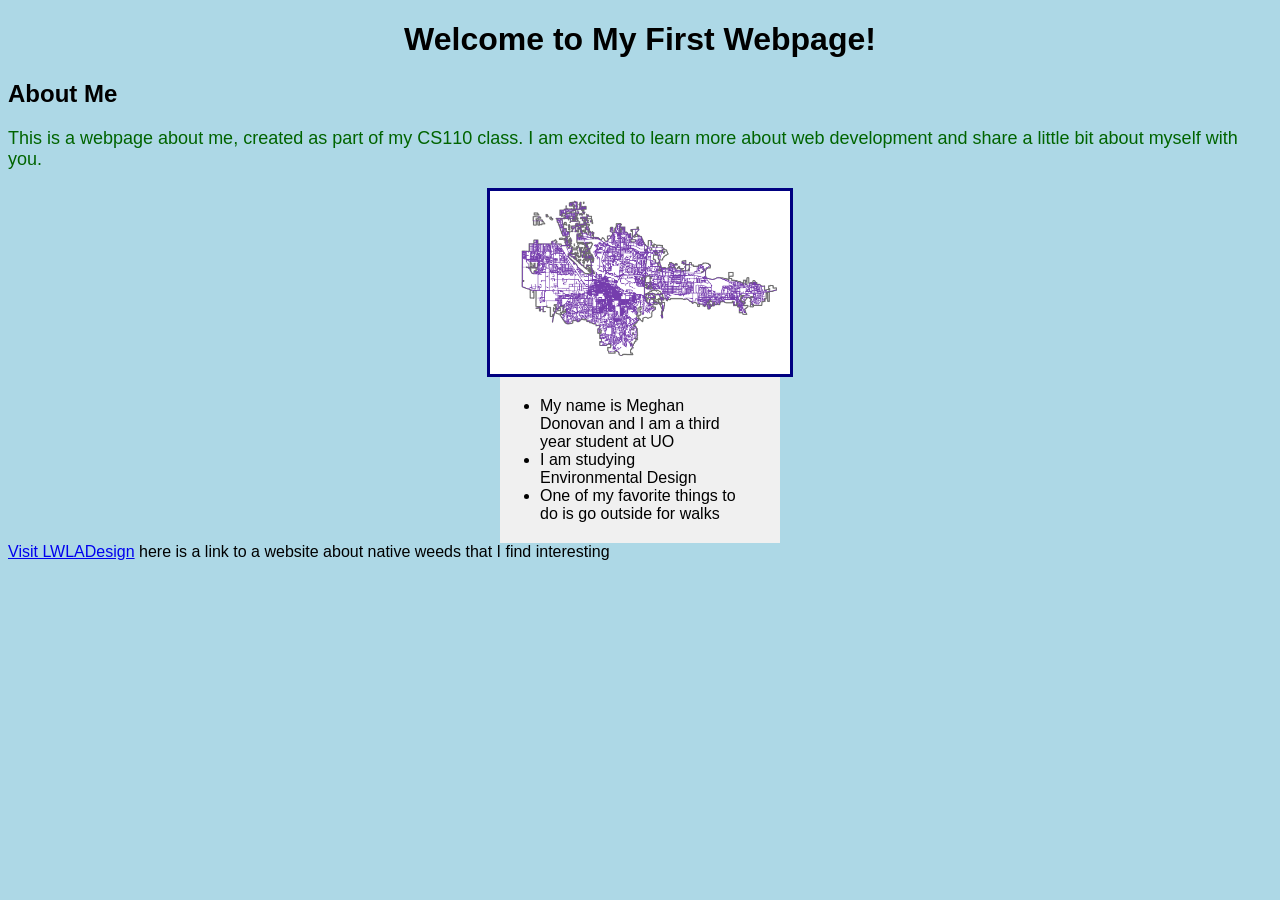
==== index.html @ b2790ff1 "Initial about me webpage" ====
<!DOCTYPE html>
<!-- The attribute lang="en" in an HTML document tells browsers and
 screen readers that the content is in English, which helps with
 pronunciation, translation, and language-specific formatting.-->
<html lang="en">
  <head>
    <meta charset="UTF-8" />
    <meta name="viewport" content="width=device-width, initial-scale=1.0" />
    <title>About Me</title>
    <link rel="stylesheet" href="style.css" />
  </head>
  <body>
    <h1>Welcome to My First Webpage!</h1>
     <h2>About Me</h2>
     <p>This is a webpage about me, created as part of my CS110 class. I am excited to learn more about web development and share a little bit about myself with you.</p>
    <img src="Screenshot 2025-10-15 021545.png" alt="a picture of a map that I like" />
    <ul>
      <li>My name is Meghan Donovan and I am a third year student at UO</li>
      <li>I am studying Environmental Design </li>
      <li>One of my favorite things to do is go outside for walks</li>
    </ul>
    <a href="https://www.lwladesign.com/perspectives/native-weeds-as-workhorses/">Visit LWLADesign</a>
    here is a link to a website about native weeds that I find interesting
  </body>
</html>
---- style.css ----
body {
    background-color: lightblue;
    font-family: Arial, sans-serif;
}

h1 {
    text-align: center;
}

p {
  color: darkgreen;
  font-size: 18px;
}

img {
 max-width: 300px;
 display: block;
 margin:auto;
 border: 3px solid navy;
}

ul {
  background-color: #f0f0f0;
  padding: 20px 40px;
  width: 200px;
  margin: auto;
}
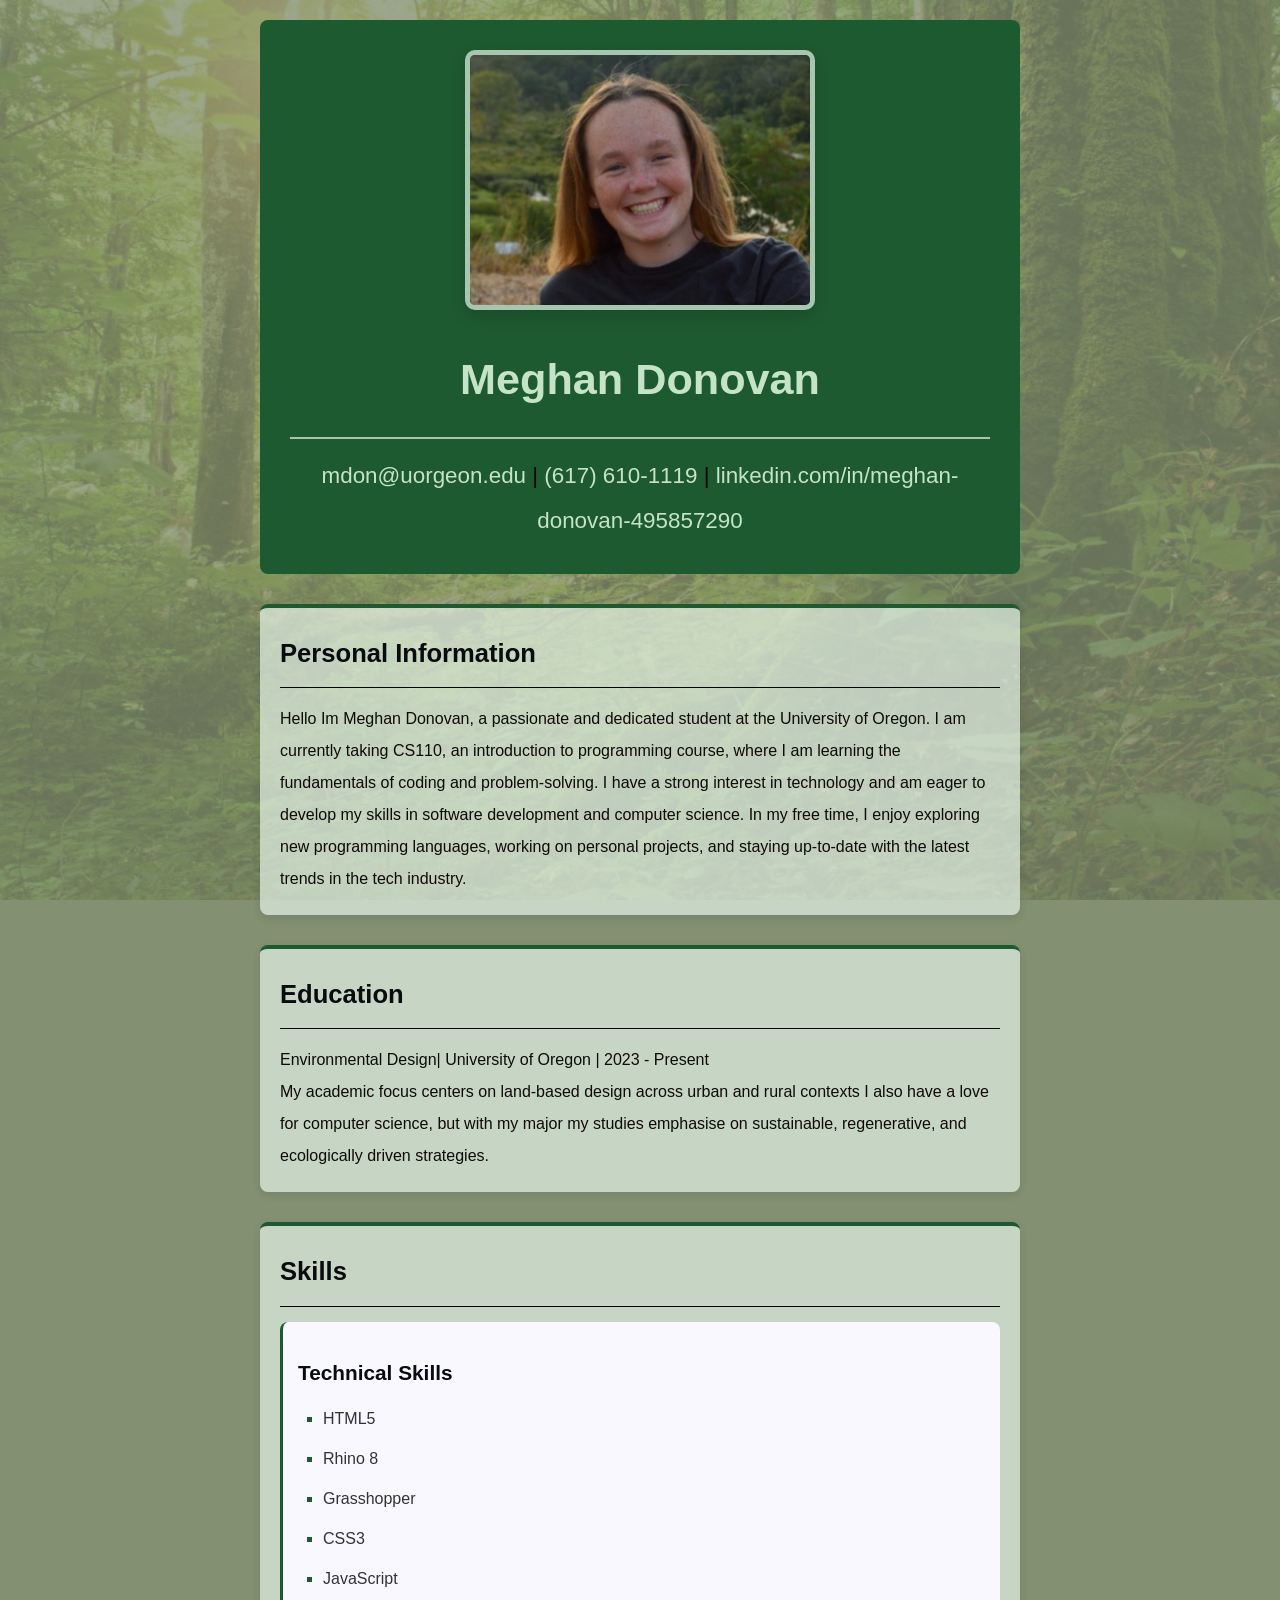
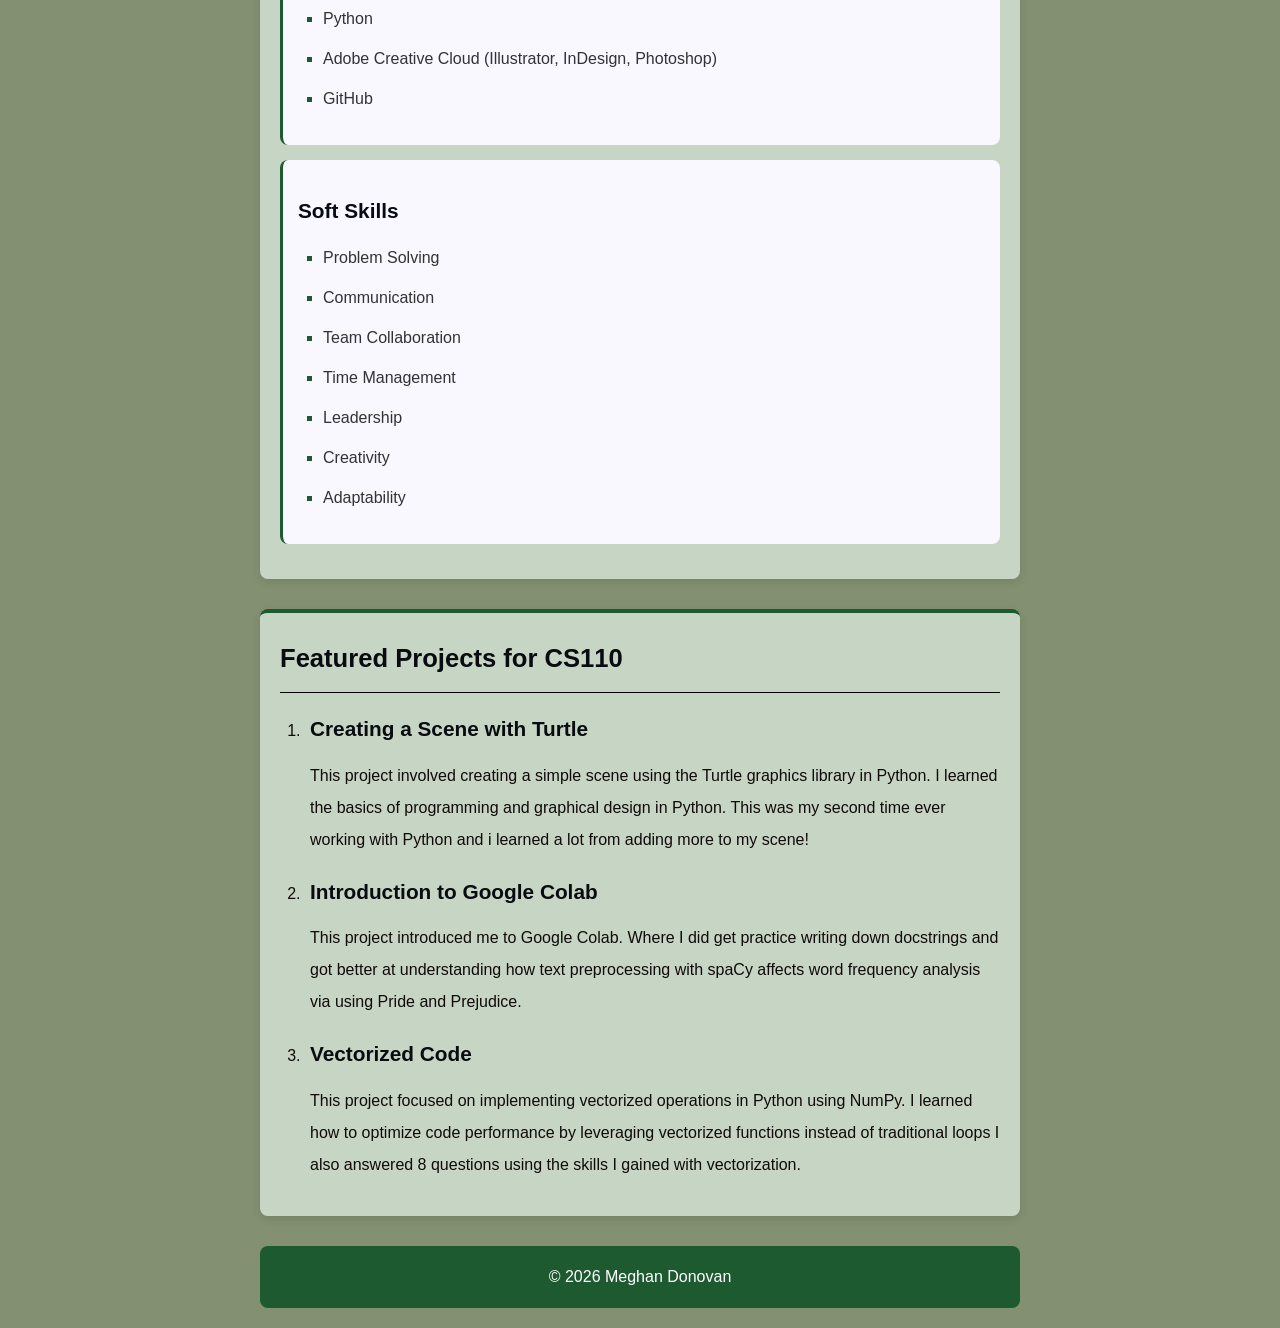
==== commit 8e56b683: "Add files via upload Project 9" ====
--- a/index.html
+++ b/index.html
@@ -1,25 +1,94 @@
-<!DOCTYPE html>
-<!-- The attribute lang="en" in an HTML document tells browsers and
- screen readers that the content is in English, which helps with
- pronunciation, translation, and language-specific formatting.-->
-<html lang="en">
-  <head>
-    <meta charset="UTF-8" />
-    <meta name="viewport" content="width=device-width, initial-scale=1.0" />
-    <title>About Me</title>
-    <link rel="stylesheet" href="style.css" />
-  </head>
-  <body>
-    <h1>Welcome to My First Webpage!</h1>
-     <h2>About Me</h2>
-     <p>This is a webpage about me, created as part of my CS110 class. I am excited to learn more about web development and share a little bit about myself with you.</p>
-    <img src="Screenshot 2025-10-15 021545.png" alt="a picture of a map that I like" />
-    <ul>
-      <li>My name is Meghan Donovan and I am a third year student at UO</li>
-      <li>I am studying Environmental Design </li>
-      <li>One of my favorite things to do is go outside for walks</li>
-    </ul>
-    <a href="https://www.lwladesign.com/perspectives/native-weeds-as-workhorses/">Visit LWLADesign</a>
-    here is a link to a website about native weeds that I find interesting
-  </body>
+<!DOCTYPE html>
+<html lang="en">
+<head>
+    <meta charset="UTF-8">
+    <meta name="viewport" content="width=device-width, initial-scale=1.0">
+    <title>Meghan Donovan - About Me</title>
+    <link rel="stylesheet" href="styles.css">
+</head>
+<body>
+
+    <header>
+        <img src="me.jpg" alt="Meghan Donovan" class="profile-image">
+        <h1>Meghan Donovan</h1>
+        <hr>
+        <p>
+            <a href="mailto:malmdon@uorgeon.edu" title="Email Meghan Donovan">mdon@uorgeon.edu</a> |
+            <a href="tel:6176101119" title="Call Meghan Donovan">(617) 610-1119</a> |
+            <a href="https://www.linkedin.com/in/meghan-donovan-495857290" title="Meghan Donovan's LinkedIn Profile">linkedin.com/in/meghan-donovan-495857290</a>
+        </p>
+    </header>
+
+    <main>
+
+        <section>
+            <h2>Personal Information</h2>
+            <p>
+                Hello Im Meghan Donovan, a passionate and dedicated student at the University of Oregon. I am currently taking CS110, an introduction to programming course, where I am learning the fundamentals of coding and problem-solving. I have a strong interest in technology and am eager to develop my skills in software development and computer science. In my free time, I enjoy exploring new programming languages, working on personal projects, and staying up-to-date with the latest trends in the tech industry.
+            </p>
+        </section>
+
+        <section>
+            <h2>Education</h2>
+            <p> Environmental Design| University of Oregon | 2023 - Present</p>
+            <p> My academic focus centers on land-based design across urban and rural contexts I also have a love for computer science, but with my major my studies emphasise  on sustainable, regenerative, and ecologically driven strategies.</p>
+        </section>
+
+        <section>
+            <h2>Skills</h2>
+
+            <section>
+                <h3>Technical Skills</h3>
+                <ul>
+                    <li><span>HTML5</span></li>
+                    <li><span>Rhino 8</span></li>
+                    <li><span>Grasshopper</span></li>
+                    <li><span>CSS3</span></li>
+                    <li><span>JavaScript</span></li>
+                    <li><span>Python</span></li>
+                    <li><span>Adobe Creative Cloud (Illustrator, InDesign, Photoshop)</span></li>
+                    <li><span>GitHub</span></li>
+                </ul>
+            </section>
+
+            <section>
+                <h3>Soft Skills</h3>
+                <ul>
+                    <li><span>Problem Solving</span></li>
+                    <li><span>Communication</span></li>
+                    <li><span>Team Collaboration</span></li>
+                    <li><span>Time Management</span></li>
+                    <li><span>Leadership</span></li>
+                    <li><span> Creativity</span></li>
+                    <li><span>Adaptability</span></li>
+                </ul>
+            </section>
+
+        </section>
+
+        <section>
+            <h2>Featured Projects for CS110</h2>
+            <ol>
+                <li>
+                    <h3><a href="project2.html" title="Project 2">Creating a Scene with Turtle</a></h3>
+                    <p>This project involved creating a simple scene using the Turtle graphics library in Python. I learned the basics of programming and graphical design in Python. This was my second time ever working with Python and i learned a lot from adding more to my scene!</p>
+                </li>
+                <li>
+                   <h3><a href="https://colab.research.google.com/drive/1Qa2sXBPphMwldRmX6oVkUtXbWi_J79SK#scrollTo=3DAkxdYVf9gB" title="Project Four">Introduction to Google Colab</a></h3>
+                    <p>This project introduced me to Google Colab. Where I did get practice writing down docstrings and got better at understanding how text preprocessing with spaCy affects word frequency analysis via using Pride and Prejudice.</p>
+                </li>
+                <li>
+                    <h3><a href="https://colab.research.google.com/drive/1MBzxNyKmxS3AhQog4dMDw9254QcBeN-g" title="Project Seven">Vectorized Code</a></h3>
+                    <p>This project focused on implementing vectorized operations in Python using NumPy. I learned how to optimize code performance by leveraging vectorized functions instead of traditional loops I also answered 8 questions using the skills I gained with vectorization.</p>
+                </li>
+            </ol>
+        </section>
+
+    </main>
+
+    <footer>
+        <p>&copy; 2026 Meghan Donovan</p>
+    </footer>
+
+</body>
 </html>
--- a/styles.css
+++ b/styles.css
@@ -0,0 +1,166 @@
+/* Your Name */
+/* styles.css */
+
+/* Global Styles */
+* {
+    margin: 0;
+    padding: 0;
+    box-sizing: border-box;
+}
+
+body {
+    font-family: 'Franklin Gothic Medium', Tahoma, Geneva, Verdana, sans-serif;
+    line-height: 2;
+    color: #100a0a;
+    max-width: 800px;
+    margin: 0 auto;
+    padding: 20px;
+    position: relative;
+    background-color: #273e0792;
+}
+
+/* Background Image with Transparency */
+body:before {
+    content: "";
+    position: fixed;
+    top: 0;
+    left: 0;
+    width: 100%;
+    height: 100%;
+    background-image: url('background.jpg');
+    background-size: cover;
+    background-position: center;
+    opacity: 0.2;
+    z-index: -1;
+}
+
+/* Header Styles */
+header {
+    text-align: center;
+    margin-bottom: 30px;
+    background-color: #1e5a30;
+    color: rgb(13, 6, 6);
+    padding: 30px;
+    border-radius: 8px;
+}
+
+.profile-image {
+    width: 350px;
+    height: 260px;
+    object-fit: cover;
+    border: 5px solid #e7f5eab0;
+    text-align: center;
+    margin-bottom: 15px;
+    border-radius: 10px;
+    box-shadow: 0 5px 15px rgba(5, 19, 19, 0.2); /*rgba has alpha for opacity*/
+}
+
+h1 {
+    color: rgb(197, 227, 198);
+    margin-bottom: 15px;
+    font-size: 2.7rem;
+    text-align: center;
+}
+
+hr {
+    border: none;
+    height: 2px;
+    background-color: #e7f5eab0;
+    margin: 15px 0;
+}
+
+header p {
+    font-size: 1.4rem;
+    text-align: center;
+}
+
+/* Link Styles */
+header a {
+    color: rgb(197, 227, 198);
+    text-decoration: none;
+    transition: color 0.3s;
+}
+
+header a:hover {
+    color: rgba(8, 11, 16, 0.7);
+    text-decoration: underline;
+}
+
+main a {
+    color: rgb(8, 11, 16, 07);;
+    text-decoration: none;
+    transition: color 0.3s;
+    
+}
+
+main a:hover {
+    color:rgb(8, 11, 16);;
+    text-decoration: underline;
+}
+
+/* Section Styles */
+section {
+    margin-bottom: 30px;
+    padding: 20px;
+    background-color: #e7f5eab0;
+    border-radius: 8px;
+    box-shadow: 0 3px 10px rgba(0, 0, 0, 0.1);
+    border-top: 4px solid #1e5a30;
+    text-align: left;
+}
+
+h2 {
+    color: rgb(8, 11, 16);
+    margin-bottom: 15px;
+    border-bottom: 1.9px solid #020101;
+    padding-bottom: 8px;
+    font-size: 1.6rem;
+    text-align: left;
+}
+
+h3 {
+    color: rgb(8, 11, 16);
+    margin: 15px 0 10px 0;
+    font-size: 1.3rem;
+}
+
+/* List Styles */
+ul, ol {
+    padding-left: 25px;
+    margin-bottom: 15px;
+}
+
+ul li {
+    margin-bottom: 8px;
+    list-style-type: square;
+    color: #1e5a30;
+}
+
+ul li span {
+    color: #333;
+}
+
+ol li {
+    margin-bottom: 15px;
+    padding-left: 5px;
+}
+
+/* Skills Section */
+section section {
+    box-shadow: none;
+    margin-bottom: 15px;
+    padding: 15px;
+    background-color: #f9f7ff;
+    border-top: none;
+    border-left: 3px solid #1e5a30;
+}
+
+/* Footer Styles */
+footer {
+    text-align: center;
+    margin-top: 30px;
+    padding: 15px;
+    background-color: #1e5a30;
+    color: white;
+    border-radius: 8px;
+}
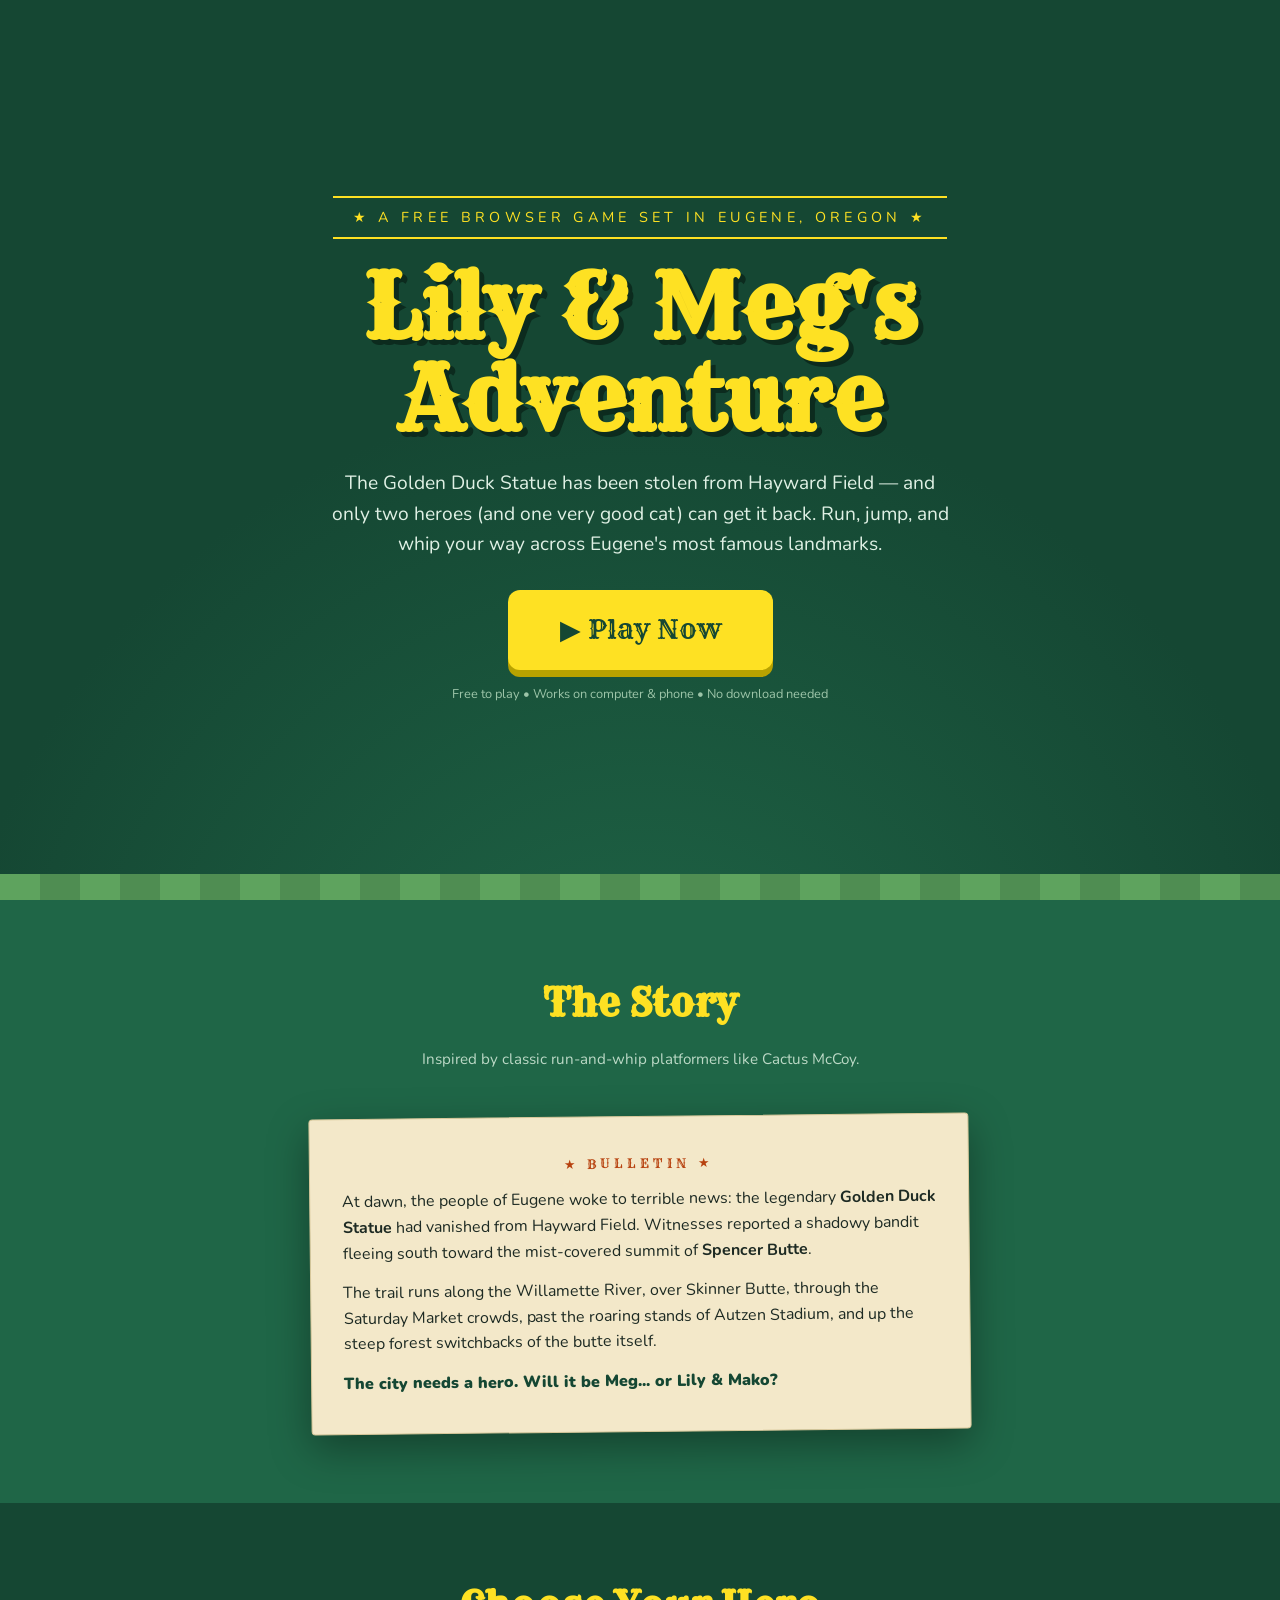
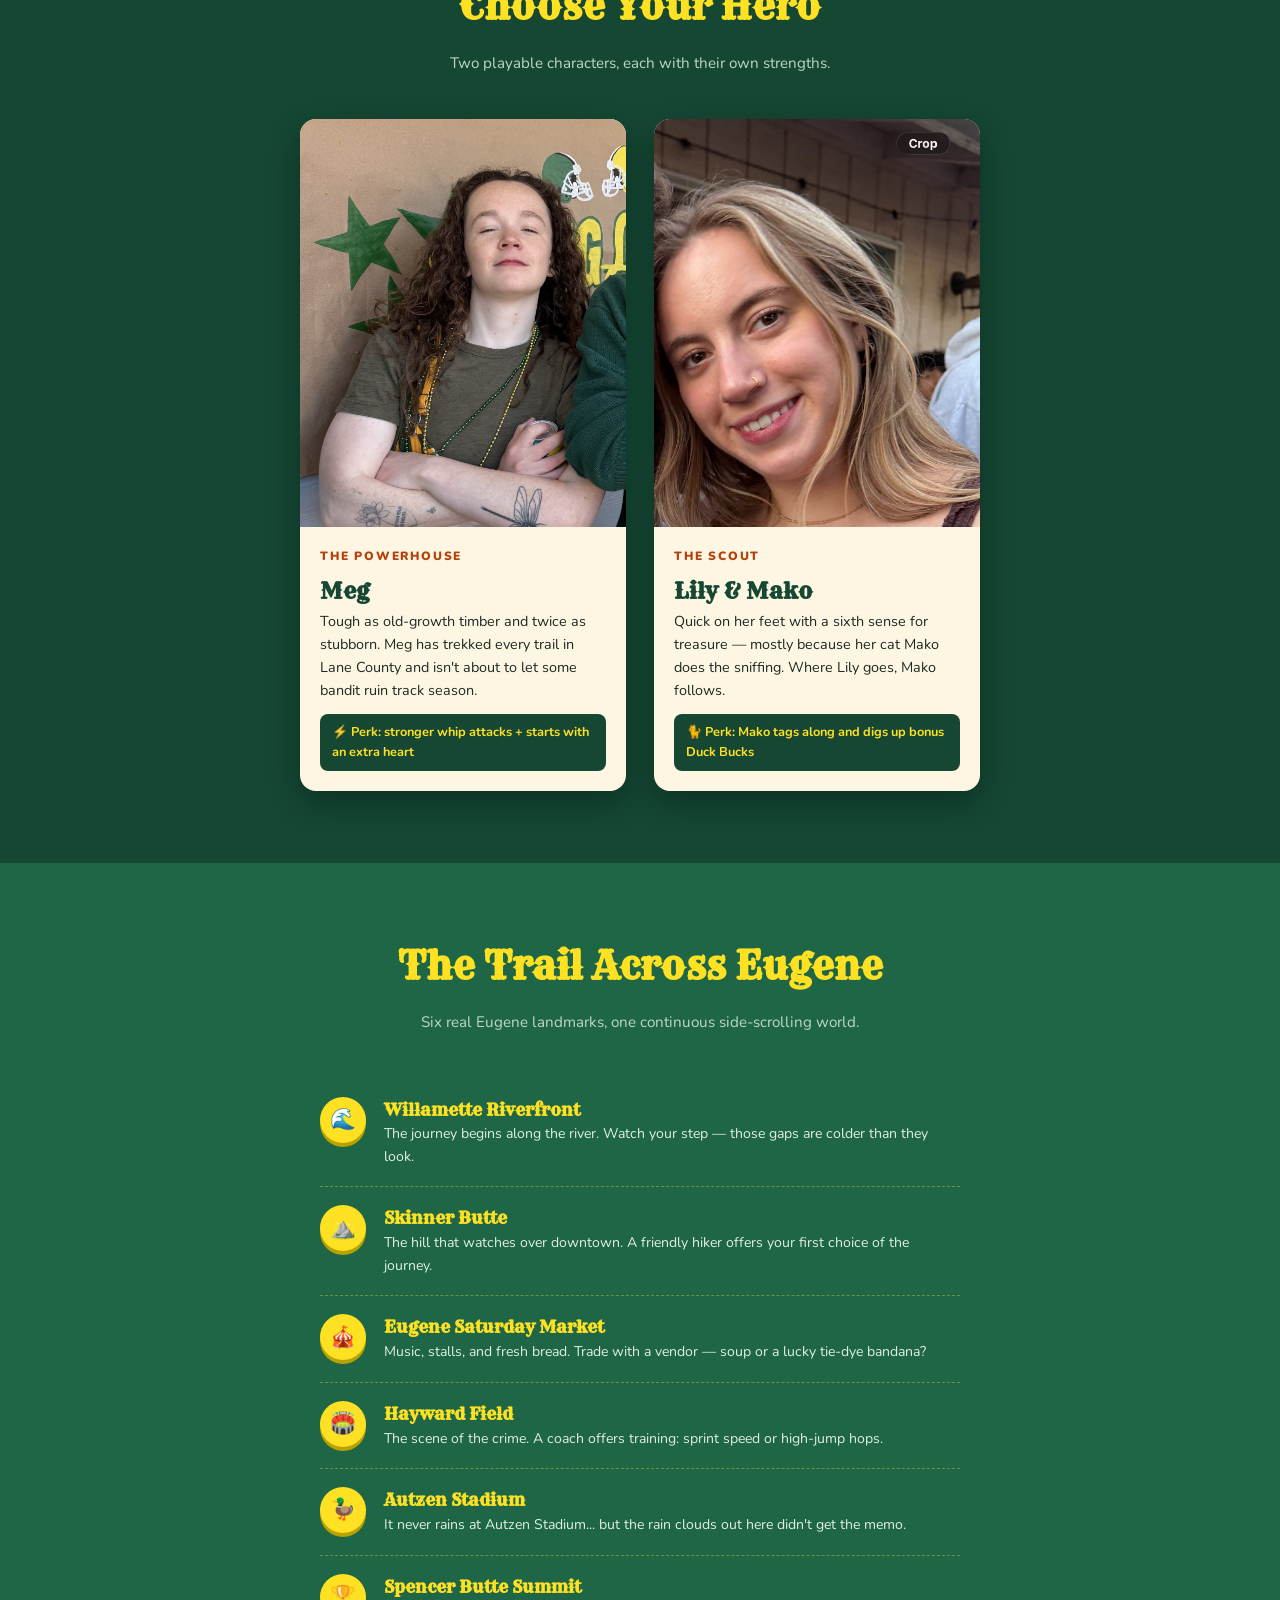
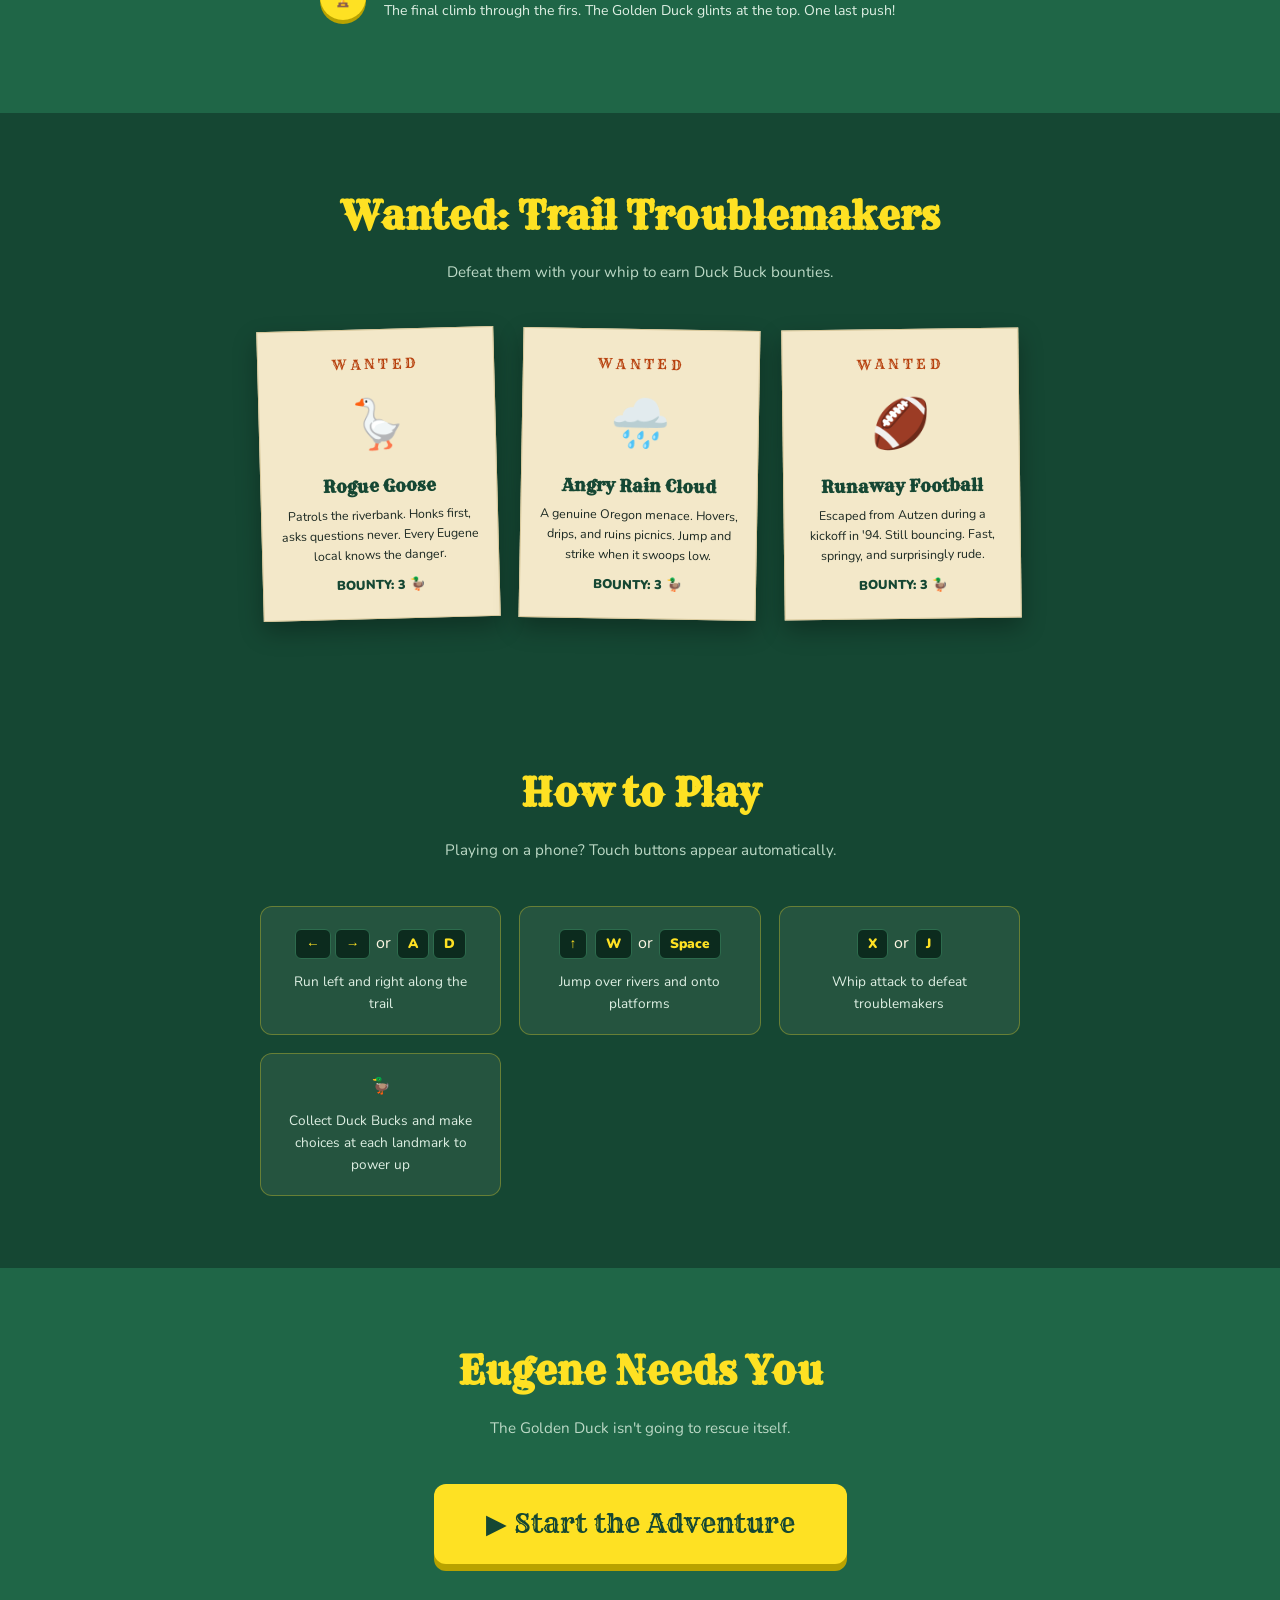
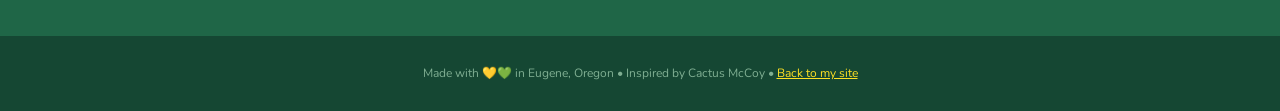
==== commit 5f243b73: "Add files via upload" ====
--- a/index.html
+++ b/index.html
@@ -1,94 +1,332 @@
-<!DOCTYPE html>
-<html lang="en">
-<head>
-    <meta charset="UTF-8">
-    <meta name="viewport" content="width=device-width, initial-scale=1.0">
-    <title>Meghan Donovan - About Me</title>
-    <link rel="stylesheet" href="styles.css">
-</head>
-<body>
-
-    <header>
-        <img src="me.jpg" alt="Meghan Donovan" class="profile-image">
-        <h1>Meghan Donovan</h1>
-        <hr>
-        <p>
-            <a href="mailto:malmdon@uorgeon.edu" title="Email Meghan Donovan">mdon@uorgeon.edu</a> |
-            <a href="tel:6176101119" title="Call Meghan Donovan">(617) 610-1119</a> |
-            <a href="https://www.linkedin.com/in/meghan-donovan-495857290" title="Meghan Donovan's LinkedIn Profile">linkedin.com/in/meghan-donovan-495857290</a>
-        </p>
-    </header>
-
-    <main>
-
-        <section>
-            <h2>Personal Information</h2>
-            <p>
-                Hello Im Meghan Donovan, a passionate and dedicated student at the University of Oregon. I am currently taking CS110, an introduction to programming course, where I am learning the fundamentals of coding and problem-solving. I have a strong interest in technology and am eager to develop my skills in software development and computer science. In my free time, I enjoy exploring new programming languages, working on personal projects, and staying up-to-date with the latest trends in the tech industry.
-            </p>
-        </section>
-
-        <section>
-            <h2>Education</h2>
-            <p> Environmental Design| University of Oregon | 2023 - Present</p>
-            <p> My academic focus centers on land-based design across urban and rural contexts I also have a love for computer science, but with my major my studies emphasise  on sustainable, regenerative, and ecologically driven strategies.</p>
-        </section>
-
-        <section>
-            <h2>Skills</h2>
-
-            <section>
-                <h3>Technical Skills</h3>
-                <ul>
-                    <li><span>HTML5</span></li>
-                    <li><span>Rhino 8</span></li>
-                    <li><span>Grasshopper</span></li>
-                    <li><span>CSS3</span></li>
-                    <li><span>JavaScript</span></li>
-                    <li><span>Python</span></li>
-                    <li><span>Adobe Creative Cloud (Illustrator, InDesign, Photoshop)</span></li>
-                    <li><span>GitHub</span></li>
-                </ul>
-            </section>
-
-            <section>
-                <h3>Soft Skills</h3>
-                <ul>
-                    <li><span>Problem Solving</span></li>
-                    <li><span>Communication</span></li>
-                    <li><span>Team Collaboration</span></li>
-                    <li><span>Time Management</span></li>
-                    <li><span>Leadership</span></li>
-                    <li><span> Creativity</span></li>
-                    <li><span>Adaptability</span></li>
-                </ul>
-            </section>
-
-        </section>
-
-        <section>
-            <h2>Featured Projects for CS110</h2>
-            <ol>
-                <li>
-                    <h3><a href="project2.html" title="Project 2">Creating a Scene with Turtle</a></h3>
-                    <p>This project involved creating a simple scene using the Turtle graphics library in Python. I learned the basics of programming and graphical design in Python. This was my second time ever working with Python and i learned a lot from adding more to my scene!</p>
-                </li>
-                <li>
-                   <h3><a href="https://colab.research.google.com/drive/1Qa2sXBPphMwldRmX6oVkUtXbWi_J79SK#scrollTo=3DAkxdYVf9gB" title="Project Four">Introduction to Google Colab</a></h3>
-                    <p>This project introduced me to Google Colab. Where I did get practice writing down docstrings and got better at understanding how text preprocessing with spaCy affects word frequency analysis via using Pride and Prejudice.</p>
-                </li>
-                <li>
-                    <h3><a href="https://colab.research.google.com/drive/1MBzxNyKmxS3AhQog4dMDw9254QcBeN-g" title="Project Seven">Vectorized Code</a></h3>
-                    <p>This project focused on implementing vectorized operations in Python using NumPy. I learned how to optimize code performance by leveraging vectorized functions instead of traditional loops I also answered 8 questions using the skills I gained with vectorization.</p>
-                </li>
-            </ol>
-        </section>
-
-    </main>
-
-    <footer>
-        <p>&copy; 2026 Meghan Donovan</p>
-    </footer>
-
-</body>
-</html>+<!DOCTYPE html>
+<html lang="en">
+<head>
+<meta charset="UTF-8">
+<meta name="viewport" content="width=device-width, initial-scale=1.0">
+<title>Lily &amp; Meg's Adventure — A Eugene, Oregon Web Game</title>
+<meta name="description" content="A free browser RPG platformer set in Eugene, Oregon. Run, jump, and whip your way past Skinner Butte, the Saturday Market, Hayward Field, and Autzen Stadium to recover the Golden Duck!">
+<link rel="preconnect" href="https://fonts.googleapis.com">
+<link href="https://fonts.googleapis.com/css2?family=Rye&family=Nunito:wght@400;700;900&display=swap" rel="stylesheet">
+<style>
+  :root{
+    --uo-green:#154733;
+    --green-light:#1f6647;
+    --uo-yellow:#FEE123;
+    --yellow-deep:#b8a200;
+    --cream:#fdf6e3;
+    --paper:#f3e8c9;
+    --ink:#1d2a23;
+    --rust:#b7410e;
+  }
+  *{box-sizing:border-box;margin:0;padding:0;}
+  html{scroll-behavior:smooth;}
+  body{
+    font-family:'Nunito',sans-serif;
+    background:var(--uo-green);
+    color:var(--cream);
+    line-height:1.6;
+  }
+  .rye{font-family:'Rye',serif;}
+
+  /* ============ HERO ============ */
+  header{
+    min-height:100svh;
+    display:flex;flex-direction:column;align-items:center;justify-content:center;
+    text-align:center;padding:40px 20px;
+    background:
+      radial-gradient(circle at 50% 120%, var(--green-light) 0%, var(--uo-green) 55%);
+    position:relative;
+    overflow:hidden;
+  }
+  /* pixel ground strip along hero bottom */
+  header::after{
+    content:'';
+    position:absolute;left:0;right:0;bottom:0;height:26px;
+    background:
+      repeating-linear-gradient(90deg, #5ea35e 0 40px, #4f8d52 40px 80px);
+    image-rendering:pixelated;
+  }
+  .banner{
+    letter-spacing:.3em;
+    color:var(--uo-yellow);
+    border-top:2px solid var(--uo-yellow);
+    border-bottom:2px solid var(--uo-yellow);
+    padding:8px 20px;
+    font-size:clamp(.65rem,2vw,.9rem);
+    margin-bottom:22px;
+  }
+  h1{
+    font-family:'Rye',serif;
+    font-size:clamp(2.4rem,9vw,5.5rem);
+    color:var(--uo-yellow);
+    text-shadow:5px 5px 0 #0c2b1e;
+    line-height:1.05;
+  }
+  .tagline{
+    max-width:620px;
+    margin:22px auto 30px;
+    font-size:clamp(1rem,2.6vw,1.2rem);
+    color:#dff0e4;
+  }
+  .play-btn{
+    display:inline-block;
+    font-family:'Rye',serif;
+    font-size:clamp(1.2rem,3.5vw,1.7rem);
+    background:var(--uo-yellow);
+    color:var(--uo-green);
+    text-decoration:none;
+    border-radius:12px;
+    padding:18px 52px;
+    box-shadow:0 7px 0 var(--yellow-deep);
+    transition:transform .1s;
+  }
+  .play-btn:active{transform:translateY(5px);box-shadow:0 2px 0 var(--yellow-deep);}
+  .free{margin-top:14px;font-size:.8rem;color:#9cc4a8;}
+
+  /* ============ SECTIONS ============ */
+  section{padding:72px 20px;}
+  .inner{max-width:980px;margin:0 auto;}
+  h2{
+    font-family:'Rye',serif;
+    color:var(--uo-yellow);
+    font-size:clamp(1.5rem,5vw,2.4rem);
+    text-align:center;
+    margin-bottom:14px;
+  }
+  .section-sub{text-align:center;max-width:560px;margin:0 auto 44px;color:#bcd9c6;font-size:.95rem;}
+
+  /* story */
+  #story{background:var(--green-light);}
+  .story-card{
+    background:var(--paper);
+    color:var(--ink);
+    border-radius:4px;
+    max-width:660px;margin:0 auto;
+    padding:36px 32px;
+    box-shadow:0 14px 40px rgba(0,0,0,.35);
+    border:1px solid #d8c89b;
+    position:relative;
+    transform:rotate(-.6deg);
+  }
+  .story-card::before{
+    content:'★ BULLETIN ★';
+    display:block;text-align:center;
+    font-family:'Rye',serif;letter-spacing:.3em;
+    color:var(--rust);font-size:.8rem;margin-bottom:14px;
+  }
+  .story-card p{margin-bottom:14px;font-size:1rem;}
+  .story-card p:last-child{margin-bottom:0;font-weight:900;color:var(--uo-green);}
+
+  /* characters */
+  .char-grid{display:grid;grid-template-columns:repeat(auto-fit,minmax(260px,1fr));gap:28px;max-width:680px;margin:0 auto;}
+  .char{
+    background:var(--cream);color:var(--ink);
+    border-radius:16px;overflow:hidden;
+    box-shadow:0 12px 30px rgba(0,0,0,.3);
+  }
+  .char img{width:100%;aspect-ratio:4/5;object-fit:cover;object-position:top;display:block;}
+  .char .body{padding:20px;}
+  .char h3{font-family:'Rye',serif;color:var(--uo-green);font-size:1.4rem;}
+  .char .role{color:var(--rust);font-weight:900;font-size:.75rem;letter-spacing:.15em;text-transform:uppercase;margin-bottom:8px;}
+  .char p{font-size:.9rem;}
+  .char .perk{
+    margin-top:12px;background:var(--uo-green);color:var(--uo-yellow);
+    border-radius:8px;padding:8px 12px;font-size:.8rem;font-weight:700;
+  }
+
+  /* trail */
+  #trail{background:var(--green-light);}
+  .trail-list{max-width:640px;margin:0 auto;list-style:none;}
+  .trail-list li{
+    display:flex;gap:18px;align-items:flex-start;
+    padding:18px 0;
+    border-bottom:1px dashed rgba(254,225,35,.35);
+  }
+  .trail-list li:last-child{border-bottom:none;}
+  .marker{
+    flex:none;width:46px;height:46px;border-radius:50%;
+    background:var(--uo-yellow);color:var(--uo-green);
+    display:flex;align-items:center;justify-content:center;
+    font-size:1.3rem;
+    box-shadow:0 4px 0 var(--yellow-deep);
+  }
+  .trail-list h3{font-family:'Rye',serif;color:var(--uo-yellow);font-size:1.05rem;}
+  .trail-list p{font-size:.88rem;color:#dff0e4;}
+
+  /* wanted posters */
+  .wanted-grid{display:grid;grid-template-columns:repeat(auto-fit,minmax(200px,1fr));gap:24px;max-width:760px;margin:0 auto;}
+  .poster{
+    background:var(--paper);color:var(--ink);
+    padding:18px 16px 22px;
+    text-align:center;
+    border:1px solid #d8c89b;
+    box-shadow:0 10px 24px rgba(0,0,0,.3);
+  }
+  .poster:nth-child(1){transform:rotate(-1.5deg);}
+  .poster:nth-child(2){transform:rotate(1deg);}
+  .poster:nth-child(3){transform:rotate(-.7deg);}
+  .poster .w{font-family:'Rye',serif;letter-spacing:.25em;color:var(--rust);font-size:.85rem;}
+  .poster .pic{font-size:3rem;margin:10px 0;}
+  .poster h3{font-family:'Rye',serif;color:var(--uo-green);font-size:1.05rem;}
+  .poster p{font-size:.78rem;margin-top:6px;}
+  .poster .bounty{margin-top:10px;font-weight:900;color:var(--uo-green);font-size:.8rem;}
+
+  /* how to play */
+  .controls{display:grid;grid-template-columns:repeat(auto-fit,minmax(190px,1fr));gap:18px;max-width:760px;margin:0 auto;}
+  .ctrl{
+    background:rgba(253,246,227,.07);
+    border:1px solid rgba(254,225,35,.3);
+    border-radius:12px;padding:20px;text-align:center;
+  }
+  .ctrl .keys{margin-bottom:10px;}
+  kbd{
+    display:inline-block;
+    background:#0c2b1e;border-radius:6px;padding:3px 10px;
+    font-family:'Nunito';font-weight:900;color:var(--uo-yellow);
+    border:1px solid #2d6b4d;margin:2px;
+    font-size:.85rem;
+  }
+  .ctrl p{font-size:.85rem;color:#dff0e4;}
+
+  /* final CTA + footer */
+  #go{text-align:center;background:var(--green-light);}
+  footer{
+    text-align:center;padding:28px 16px;font-size:.75rem;color:#7fae92;
+  }
+  footer a{color:var(--uo-yellow);}
+</style>
+</head>
+<body>
+
+<header>
+  <div class="banner">★ A FREE BROWSER GAME SET IN EUGENE, OREGON ★</div>
+  <h1>Lily &amp; Meg's<br>Adventure</h1>
+  <p class="tagline">The Golden Duck Statue has been stolen from Hayward Field — and only two heroes (and one very good cat) can get it back. Run, jump, and whip your way across Eugene's most famous landmarks.</p>
+  <a class="play-btn" href="play.html">▶ Play Now</a>
+  <p class="free">Free to play • Works on computer &amp; phone • No download needed</p>
+</header>
+
+<section id="story">
+  <div class="inner">
+    <h2>The Story</h2>
+    <p class="section-sub">Inspired by classic run-and-whip platformers like Cactus McCoy.</p>
+    <div class="story-card">
+      <p>At dawn, the people of Eugene woke to terrible news: the legendary <b>Golden Duck Statue</b> had vanished from Hayward Field. Witnesses reported a shadowy bandit fleeing south toward the mist-covered summit of <b>Spencer Butte</b>.</p>
+      <p>The trail runs along the Willamette River, over Skinner Butte, through the Saturday Market crowds, past the roaring stands of Autzen Stadium, and up the steep forest switchbacks of the butte itself.</p>
+      <p>The city needs a hero. Will it be Meg... or Lily &amp; Mako?</p>
+    </div>
+  </div>
+</section>
+
+<section id="heroes">
+  <div class="inner">
+    <h2>Choose Your Hero</h2>
+    <p class="section-sub">Two playable characters, each with their own strengths.</p>
+    <div class="char-grid">
+      <div class="char">
+        <img src="Meg.jpg" alt="Meg, one of the two playable heroes">
+        <div class="body">
+          <p class="role">The Powerhouse</p>
+          <h3>Meg</h3>
+          <p>Tough as old-growth timber and twice as stubborn. Meg has trekked every trail in Lane County and isn't about to let some bandit ruin track season.</p>
+          <div class="perk">⚡ Perk: stronger whip attacks + starts with an extra heart</div>
+        </div>
+      </div>
+      <div class="char">
+        <img src="lily.png" alt="Lily, one of the two playable heroes">
+        <div class="body">
+          <p class="role">The Scout</p>
+          <h3>Lily &amp; Mako</h3>
+          <p>Quick on her feet with a sixth sense for treasure — mostly because her cat Mako does the sniffing. Where Lily goes, Mako follows.</p>
+          <div class="perk">🐈 Perk: Mako tags along and digs up bonus Duck Bucks</div>
+        </div>
+      </div>
+    </div>
+  </div>
+</section>
+
+<section id="trail">
+  <div class="inner">
+    <h2>The Trail Across Eugene</h2>
+    <p class="section-sub">Six real Eugene landmarks, one continuous side-scrolling world.</p>
+    <ol class="trail-list">
+      <li><div class="marker">🌊</div><div><h3>Willamette Riverfront</h3><p>The journey begins along the river. Watch your step — those gaps are colder than they look.</p></div></li>
+      <li><div class="marker">⛰️</div><div><h3>Skinner Butte</h3><p>The hill that watches over downtown. A friendly hiker offers your first choice of the journey.</p></div></li>
+      <li><div class="marker">🎪</div><div><h3>Eugene Saturday Market</h3><p>Music, stalls, and fresh bread. Trade with a vendor — soup or a lucky tie-dye bandana?</p></div></li>
+      <li><div class="marker">🏟️</div><div><h3>Hayward Field</h3><p>The scene of the crime. A coach offers training: sprint speed or high-jump hops.</p></div></li>
+      <li><div class="marker">🦆</div><div><h3>Autzen Stadium</h3><p>It never rains at Autzen Stadium... but the rain clouds out here didn't get the memo.</p></div></li>
+      <li><div class="marker">🏆</div><div><h3>Spencer Butte Summit</h3><p>The final climb through the firs. The Golden Duck glints at the top. One last push!</p></div></li>
+    </ol>
+  </div>
+</section>
+
+<section id="wanted">
+  <div class="inner">
+    <h2>Wanted: Trail Troublemakers</h2>
+    <p class="section-sub">Defeat them with your whip to earn Duck Buck bounties.</p>
+    <div class="wanted-grid">
+      <div class="poster">
+        <p class="w">WANTED</p>
+        <div class="pic">🪿</div>
+        <h3>Rogue Goose</h3>
+        <p>Patrols the riverbank. Honks first, asks questions never. Every Eugene local knows the danger.</p>
+        <p class="bounty">BOUNTY: 3 🦆</p>
+      </div>
+      <div class="poster">
+        <p class="w">WANTED</p>
+        <div class="pic">🌧️</div>
+        <h3>Angry Rain Cloud</h3>
+        <p>A genuine Oregon menace. Hovers, drips, and ruins picnics. Jump and strike when it swoops low.</p>
+        <p class="bounty">BOUNTY: 3 🦆</p>
+      </div>
+      <div class="poster">
+        <p class="w">WANTED</p>
+        <div class="pic">🏈</div>
+        <h3>Runaway Football</h3>
+        <p>Escaped from Autzen during a kickoff in '94. Still bouncing. Fast, springy, and surprisingly rude.</p>
+        <p class="bounty">BOUNTY: 3 🦆</p>
+      </div>
+    </div>
+  </div>
+</section>
+
+<section id="how">
+  <div class="inner">
+    <h2>How to Play</h2>
+    <p class="section-sub">Playing on a phone? Touch buttons appear automatically.</p>
+    <div class="controls">
+      <div class="ctrl">
+        <div class="keys"><kbd>←</kbd><kbd>→</kbd> or <kbd>A</kbd><kbd>D</kbd></div>
+        <p>Run left and right along the trail</p>
+      </div>
+      <div class="ctrl">
+        <div class="keys"><kbd>↑</kbd> <kbd>W</kbd> or <kbd>Space</kbd></div>
+        <p>Jump over rivers and onto platforms</p>
+      </div>
+      <div class="ctrl">
+        <div class="keys"><kbd>X</kbd> or <kbd>J</kbd></div>
+        <p>Whip attack to defeat troublemakers</p>
+      </div>
+      <div class="ctrl">
+        <div class="keys">🦆</div>
+        <p>Collect Duck Bucks and make choices at each landmark to power up</p>
+      </div>
+    </div>
+  </div>
+</section>
+
+<section id="go">
+  <div class="inner">
+    <h2>Eugene Needs You</h2>
+    <p class="section-sub">The Golden Duck isn't going to rescue itself.</p>
+    <a class="play-btn" href="play.html">▶ Start the Adventure</a>
+  </div>
+</section>
+
+<footer>
+  Made with 💛💚 in Eugene, Oregon • Inspired by Cactus McCoy •
+  <a href="https://frogmong55.github.io">Back to my site</a>
+</footer>
+
+</body>
+</html>
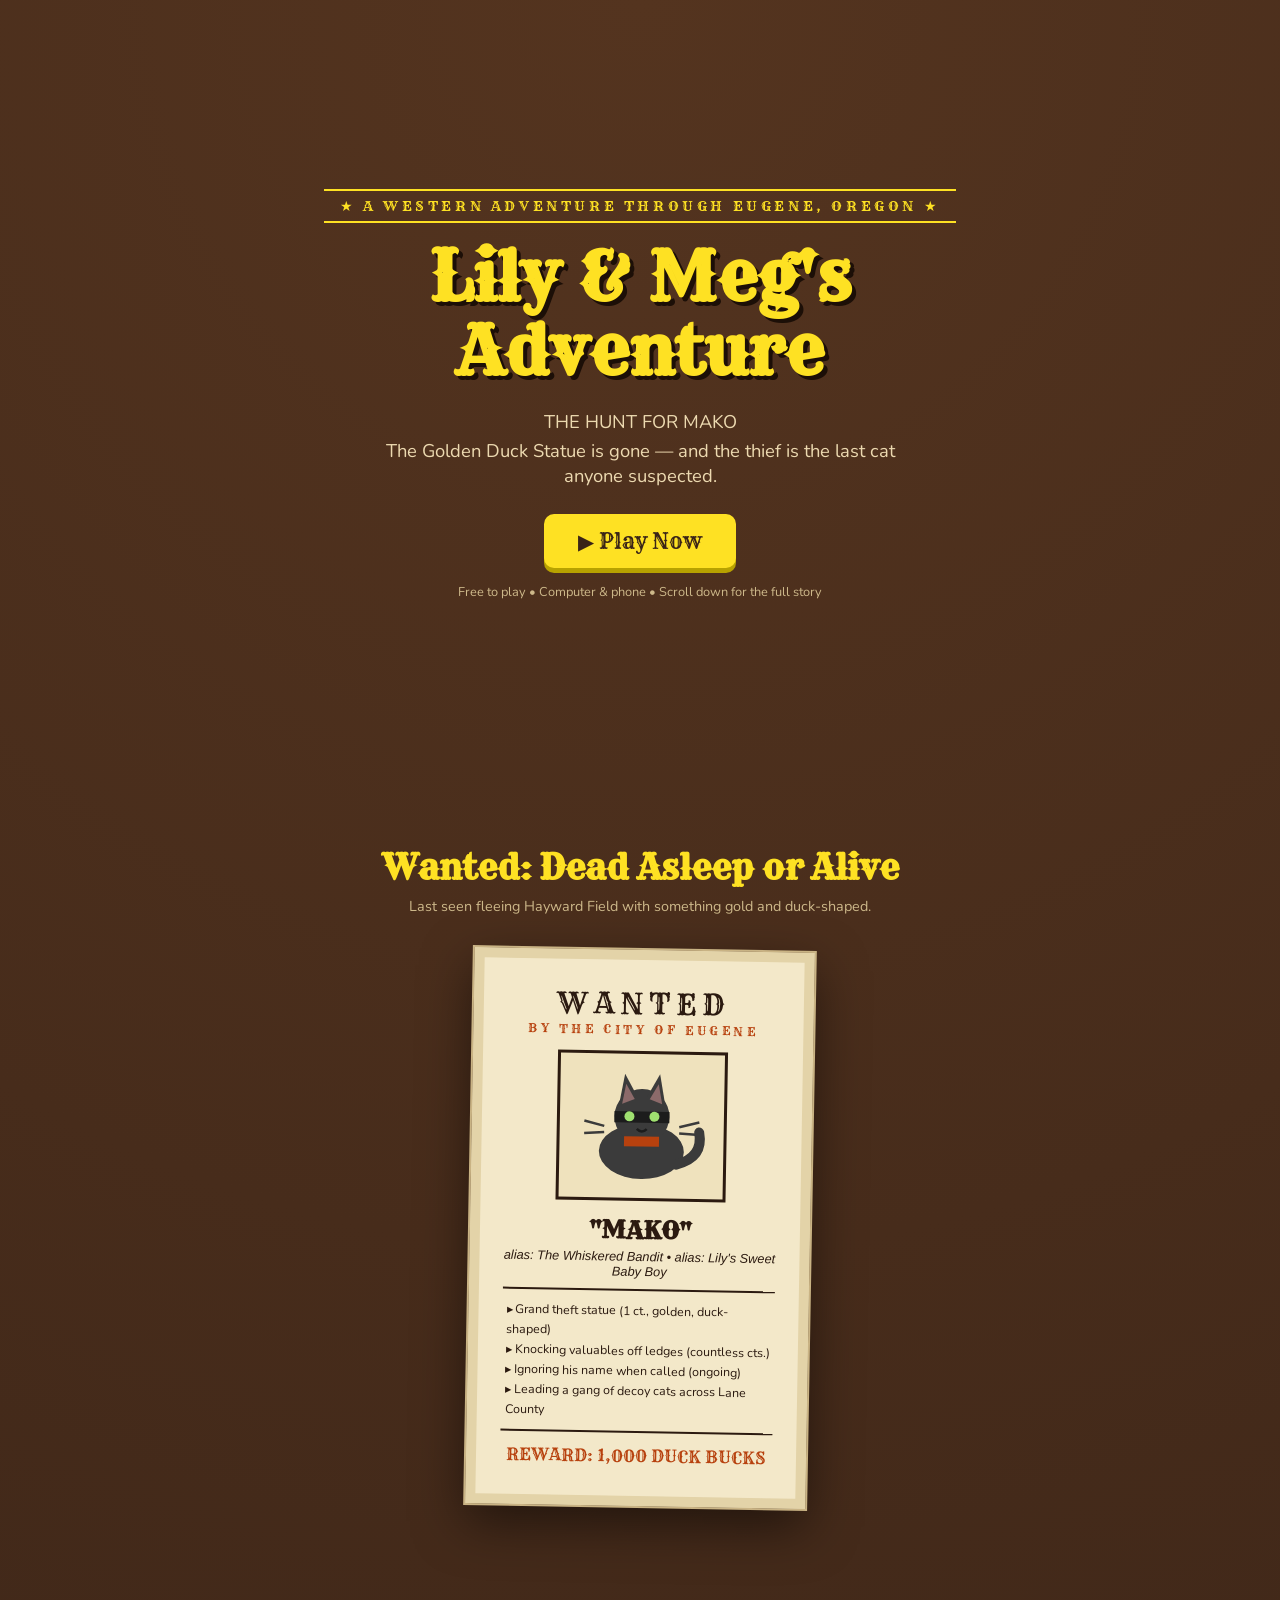
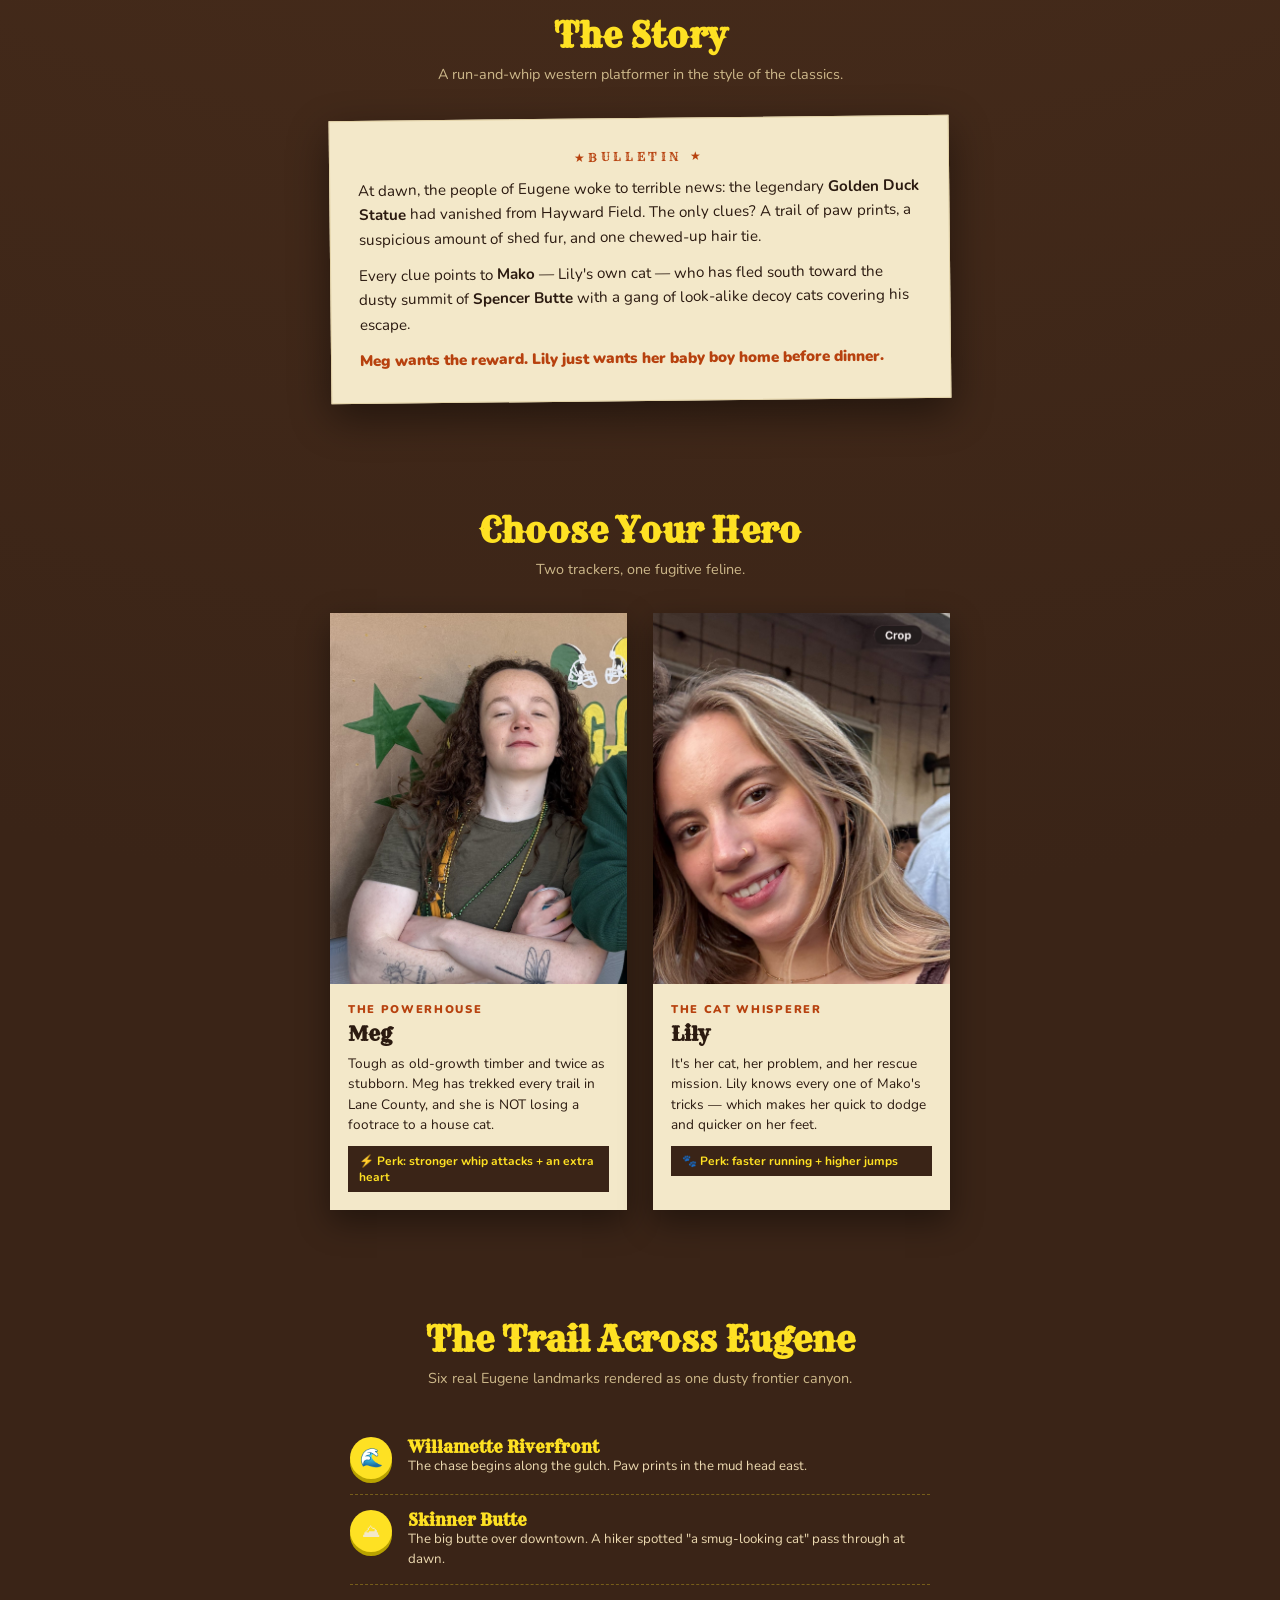
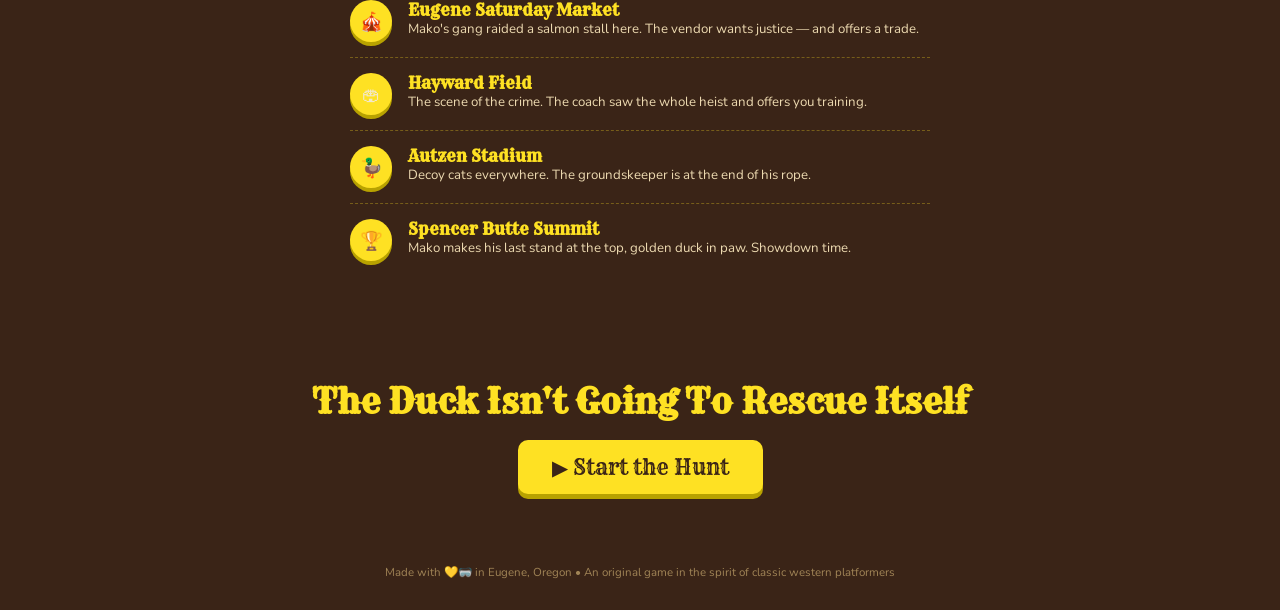
==== commit 6c4ab385: "Add files via upload" ====
--- a/index.html
+++ b/index.html
@@ -2,331 +2,323 @@
 <html lang="en">
 <head>
 <meta charset="UTF-8">
-<meta name="viewport" content="width=device-width, initial-scale=1.0">
-<title>Lily &amp; Meg's Adventure — A Eugene, Oregon Web Game</title>
-<meta name="description" content="A free browser RPG platformer set in Eugene, Oregon. Run, jump, and whip your way past Skinner Butte, the Saturday Market, Hayward Field, and Autzen Stadium to recover the Golden Duck!">
+<meta name="viewport" content="width=device-width, initial-scale=1.0, user-scalable=no">
+<title>Lily and Meg's Adventure — The Hunt for Mako</title>
 <link rel="preconnect" href="https://fonts.googleapis.com">
 <link href="https://fonts.googleapis.com/css2?family=Rye&family=Nunito:wght@400;700;900&display=swap" rel="stylesheet">
 <style>
   :root{
-    --uo-green:#154733;
-    --green-light:#1f6647;
-    --uo-yellow:#FEE123;
-    --yellow-deep:#b8a200;
-    --cream:#fdf6e3;
+    --wood:#3a2417;
+    --wood-light:#54341f;
     --paper:#f3e8c9;
-    --ink:#1d2a23;
+    --paper-dark:#e3d3a8;
     --rust:#b7410e;
-  }
-  *{box-sizing:border-box;margin:0;padding:0;}
-  html{scroll-behavior:smooth;}
+    --gold:#FEE123;
+    --gold-deep:#b8a200;
+    --ink:#2b1a10;
+    --sand:#d9a85c;
+    --green:#154733;
+  }
+  *{box-sizing:border-box;margin:0;padding:0;-webkit-tap-highlight-color:transparent;}
+  html,body{height:100%;}
   body{
     font-family:'Nunito',sans-serif;
-    background:var(--uo-green);
-    color:var(--cream);
-    line-height:1.6;
+    background:var(--wood);
+    color:var(--paper);
+    user-select:none;
   }
   .rye{font-family:'Rye',serif;}
-
-  /* ============ HERO ============ */
-  header{
-    min-height:100svh;
+  .screen{
+    position:fixed;inset:0;
     display:flex;flex-direction:column;align-items:center;justify-content:center;
-    text-align:center;padding:40px 20px;
+    gap:18px;padding:20px;text-align:center;
     background:
-      radial-gradient(circle at 50% 120%, var(--green-light) 0%, var(--uo-green) 55%);
-    position:relative;
-    overflow:hidden;
-  }
-  /* pixel ground strip along hero bottom */
-  header::after{
-    content:'';
-    position:absolute;left:0;right:0;bottom:0;height:26px;
+      radial-gradient(circle at 50% 115%, var(--wood-light) 0%, var(--wood) 60%);
+    z-index:10;
+  }
+  .hidden{display:none !important;}
+  h1.title{
+    font-family:'Rye',serif;
+    font-size:clamp(2rem,7vw,4.2rem);
+    color:var(--gold);
+    text-shadow:4px 4px 0 #1c0f07;
+    line-height:1.1;
+  }
+  .subtitle{font-size:clamp(.95rem,2.5vw,1.15rem);max-width:560px;color:#ecd9b0;}
+  .wanted-banner{
+    font-family:'Rye',serif;letter-spacing:.25em;color:var(--gold);
+    border-top:2px solid var(--gold);border-bottom:2px solid var(--gold);
+    padding:6px 16px;font-size:clamp(.65rem,2vw,.9rem);
+  }
+  button.btn{
+    font-family:'Rye',serif;
+    font-size:clamp(1rem,3vw,1.3rem);
+    background:var(--gold);color:var(--wood);
+    border:none;border-radius:10px;padding:14px 34px;cursor:pointer;
+    box-shadow:0 5px 0 var(--gold-deep);
+    transition:transform .08s;
+  }
+  button.btn:active{transform:translateY(4px);box-shadow:0 1px 0 var(--gold-deep);}
+  .char-row{display:flex;gap:24px;flex-wrap:wrap;justify-content:center;}
+  .char-card{
+    background:var(--paper);color:var(--ink);
+    padding:14px;width:min(230px,42vw);cursor:pointer;
+    border:5px solid transparent;
+    box-shadow:0 10px 26px rgba(0,0,0,.45);
+    transition:transform .12s,border-color .12s;
+  }
+  .char-card:hover{transform:translateY(-6px) rotate(-1deg);}
+  .char-card.selected{border-color:var(--gold);transform:translateY(-6px);}
+  .char-card img{width:100%;aspect-ratio:3/4;object-fit:cover;object-position:top;}
+  .char-card h3{font-family:'Rye',serif;margin-top:10px;font-size:1.3rem;color:var(--rust);}
+  .char-card p{font-size:.8rem;line-height:1.4;margin-top:4px;}
+  .controls-hint{font-size:.8rem;color:#cdb88a;max-width:520px;line-height:1.6;}
+  kbd{
+    background:#1c0f07;border-radius:5px;padding:1px 7px;
+    font-family:'Nunito';font-weight:700;color:var(--gold);
+    border:1px solid #6b4a2e;
+  }
+
+  /* ===== LANDING ===== */
+  #landing{
+    min-height:100vh;
     background:
-      repeating-linear-gradient(90deg, #5ea35e 0 40px, #4f8d52 40px 80px);
-    image-rendering:pixelated;
-  }
-  .banner{
-    letter-spacing:.3em;
-    color:var(--uo-yellow);
-    border-top:2px solid var(--uo-yellow);
-    border-bottom:2px solid var(--uo-yellow);
-    padding:8px 20px;
-    font-size:clamp(.65rem,2vw,.9rem);
-    margin-bottom:22px;
-  }
-  h1{
-    font-family:'Rye',serif;
-    font-size:clamp(2.4rem,9vw,5.5rem);
-    color:var(--uo-yellow);
-    text-shadow:5px 5px 0 #0c2b1e;
-    line-height:1.05;
-  }
-  .tagline{
-    max-width:620px;
-    margin:22px auto 30px;
-    font-size:clamp(1rem,2.6vw,1.2rem);
-    color:#dff0e4;
-  }
-  .play-btn{
-    display:inline-block;
-    font-family:'Rye',serif;
-    font-size:clamp(1.2rem,3.5vw,1.7rem);
-    background:var(--uo-yellow);
-    color:var(--uo-green);
-    text-decoration:none;
-    border-radius:12px;
-    padding:18px 52px;
-    box-shadow:0 7px 0 var(--yellow-deep);
-    transition:transform .1s;
-  }
-  .play-btn:active{transform:translateY(5px);box-shadow:0 2px 0 var(--yellow-deep);}
-  .free{margin-top:14px;font-size:.8rem;color:#9cc4a8;}
-
-  /* ============ SECTIONS ============ */
-  section{padding:72px 20px;}
-  .inner{max-width:980px;margin:0 auto;}
-  h2{
-    font-family:'Rye',serif;
-    color:var(--uo-yellow);
-    font-size:clamp(1.5rem,5vw,2.4rem);
-    text-align:center;
-    margin-bottom:14px;
-  }
-  .section-sub{text-align:center;max-width:560px;margin:0 auto 44px;color:#bcd9c6;font-size:.95rem;}
-
-  /* story */
-  #story{background:var(--green-light);}
+      radial-gradient(circle at 50% 0%, var(--wood-light) 0%, var(--wood) 65%);
+  }
+  .land-hero{min-height:88svh;display:flex;flex-direction:column;align-items:center;justify-content:center;text-align:center;padding:40px 20px;}
+  .land-sec{padding:54px 20px;max-width:880px;margin:0 auto;}
+  .land-sec h2{font-family:'Rye',serif;color:var(--gold);font-size:clamp(1.4rem,4.5vw,2.1rem);text-align:center;margin-bottom:8px;}
+  .land-sub{text-align:center;color:#cdb88a;font-size:.9rem;margin-bottom:34px;}
   .story-card{
-    background:var(--paper);
-    color:var(--ink);
-    border-radius:4px;
-    max-width:660px;margin:0 auto;
-    padding:36px 32px;
-    box-shadow:0 14px 40px rgba(0,0,0,.35);
-    border:1px solid #d8c89b;
-    position:relative;
-    transform:rotate(-.6deg);
-  }
-  .story-card::before{
-    content:'★ BULLETIN ★';
-    display:block;text-align:center;
-    font-family:'Rye',serif;letter-spacing:.3em;
-    color:var(--rust);font-size:.8rem;margin-bottom:14px;
-  }
-  .story-card p{margin-bottom:14px;font-size:1rem;}
-  .story-card p:last-child{margin-bottom:0;font-weight:900;color:var(--uo-green);}
-
-  /* characters */
-  .char-grid{display:grid;grid-template-columns:repeat(auto-fit,minmax(260px,1fr));gap:28px;max-width:680px;margin:0 auto;}
-  .char{
-    background:var(--cream);color:var(--ink);
-    border-radius:16px;overflow:hidden;
-    box-shadow:0 12px 30px rgba(0,0,0,.3);
-  }
-  .char img{width:100%;aspect-ratio:4/5;object-fit:cover;object-position:top;display:block;}
-  .char .body{padding:20px;}
-  .char h3{font-family:'Rye',serif;color:var(--uo-green);font-size:1.4rem;}
-  .char .role{color:var(--rust);font-weight:900;font-size:.75rem;letter-spacing:.15em;text-transform:uppercase;margin-bottom:8px;}
-  .char p{font-size:.9rem;}
-  .char .perk{
-    margin-top:12px;background:var(--uo-green);color:var(--uo-yellow);
-    border-radius:8px;padding:8px 12px;font-size:.8rem;font-weight:700;
-  }
-
-  /* trail */
-  #trail{background:var(--green-light);}
-  .trail-list{max-width:640px;margin:0 auto;list-style:none;}
-  .trail-list li{
-    display:flex;gap:18px;align-items:flex-start;
-    padding:18px 0;
-    border-bottom:1px dashed rgba(254,225,35,.35);
-  }
+    background:var(--paper);color:var(--ink);max-width:620px;margin:0 auto;
+    padding:30px 28px;box-shadow:0 14px 40px rgba(0,0,0,.45);transform:rotate(-.6deg);
+    border:1px solid var(--paper-dark);
+  }
+  .story-card::before{content:'\2605 BULLETIN \2605';display:block;text-align:center;font-family:'Rye',serif;letter-spacing:.3em;color:var(--rust);font-size:.75rem;margin-bottom:12px;}
+  .story-card p{margin-bottom:12px;font-size:.95rem;line-height:1.6;}
+  .story-card p:last-child{margin-bottom:0;font-weight:900;color:var(--rust);}
+
+  /* the big Mako wanted poster */
+  .mako-poster{
+    background:var(--paper);color:var(--ink);
+    max-width:340px;margin:0 auto;
+    padding:26px 24px 30px;text-align:center;
+    box-shadow:0 18px 50px rgba(0,0,0,.5);
+    transform:rotate(1deg);
+    border:10px solid var(--paper-dark);
+    outline:2px solid #c9b384;
+  }
+  .mako-poster .w{font-family:'Rye',serif;font-size:1.8rem;letter-spacing:.2em;color:var(--ink);}
+  .mako-poster .sub-w{font-family:'Rye',serif;font-size:.75rem;letter-spacing:.3em;color:var(--rust);margin-bottom:14px;}
+  .mako-poster .mug{
+    margin:0 auto 14px;width:170px;height:150px;
+    background:#efe2bd;border:3px solid var(--ink);
+    display:flex;align-items:center;justify-content:center;
+  }
+  .mako-poster h3{font-family:'Rye',serif;font-size:1.5rem;color:var(--ink);}
+  .mako-poster .alias{font-style:italic;font-size:.8rem;margin:4px 0 10px;}
+  .mako-poster .crimes{font-size:.78rem;line-height:1.6;text-align:left;border-top:2px solid var(--ink);border-bottom:2px solid var(--ink);padding:10px 4px;}
+  .mako-poster .reward{font-family:'Rye',serif;margin-top:12px;font-size:1.05rem;color:var(--rust);}
+
+  .land-chars{display:grid;grid-template-columns:repeat(auto-fit,minmax(240px,1fr));gap:26px;max-width:620px;margin:0 auto;}
+  .land-char{background:var(--paper);color:var(--ink);overflow:hidden;box-shadow:0 12px 30px rgba(0,0,0,.4);}
+  .land-char img{width:100%;aspect-ratio:4/5;object-fit:cover;object-position:top;display:block;}
+  .land-char .cbody{padding:18px;}
+  .land-char .role{color:var(--rust);font-weight:900;font-size:.7rem;letter-spacing:.15em;text-transform:uppercase;}
+  .land-char h3{font-family:'Rye',serif;color:var(--ink);font-size:1.25rem;margin:2px 0 8px;}
+  .land-char p{font-size:.85rem;line-height:1.5;}
+  .land-char .perk{margin-top:10px;background:var(--wood);color:var(--gold);padding:7px 11px;font-size:.75rem;font-weight:700;}
+  .trail-list{max-width:580px;margin:0 auto;list-style:none;}
+  .trail-list li{display:flex;gap:16px;align-items:flex-start;padding:15px 0;border-bottom:1px dashed rgba(254,225,35,.3);}
   .trail-list li:last-child{border-bottom:none;}
-  .marker{
-    flex:none;width:46px;height:46px;border-radius:50%;
-    background:var(--uo-yellow);color:var(--uo-green);
+  .marker{flex:none;width:42px;height:42px;border-radius:50%;background:var(--gold);display:flex;align-items:center;justify-content:center;font-size:1.15rem;box-shadow:0 4px 0 var(--gold-deep);}
+  .trail-list h3{font-family:'Rye',serif;color:var(--gold);font-size:1rem;}
+  .trail-list p{font-size:.83rem;color:#ecd9b0;line-height:1.5;}
+  .land-end{text-align:center;padding:50px 20px 70px;}
+  .land-foot{text-align:center;padding:0 16px 30px;font-size:.72rem;color:#a08456;}
+
+  /* ===== game layer ===== */
+  #gameWrap{position:fixed;inset:0;background:#9fd4e8;}
+  canvas{display:block;width:100%;height:100%;}
+  #hud{
+    position:fixed;top:0;left:0;right:0;
+    display:flex;align-items:center;gap:14px;
+    padding:10px 14px;pointer-events:none;z-index:5;
+  }
+  #hudFace{
+    width:52px;height:52px;border-radius:50%;
+    object-fit:cover;object-position:top;
+    border:3px solid var(--gold);background:#fff;
+  }
+  #hearts{font-size:1.4rem;letter-spacing:2px;filter:drop-shadow(1px 2px 0 rgba(0,0,0,.3));}
+  #coinBox{
+    font-weight:900;color:var(--wood);background:var(--gold);
+    border-radius:99px;padding:4px 14px;box-shadow:0 3px 0 rgba(0,0,0,.25);
+  }
+  #zoneName{
+    margin-left:auto;font-family:'Rye',serif;color:var(--ink);
+    background:rgba(243,232,201,.9);padding:4px 14px;
+    font-size:clamp(.7rem,2.2vw,1rem);
+    border:2px solid var(--wood);
+  }
+  #dialogue{
+    position:fixed;left:50%;bottom:110px;transform:translateX(-50%);
+    width:min(640px,92vw);
+    background:var(--paper);color:var(--ink);
+    border:4px solid var(--wood);
+    padding:16px 18px;z-index:6;
+    box-shadow:0 10px 30px rgba(0,0,0,.4);
+  }
+  #dialogue h4{font-family:'Rye',serif;color:var(--rust);margin-bottom:6px;}
+  #dialogue p{font-size:.95rem;line-height:1.5;margin-bottom:12px;}
+  .choices{display:flex;gap:10px;flex-wrap:wrap;}
+  .choices button{
+    flex:1;min-width:150px;
+    font-family:'Nunito';font-weight:900;font-size:.85rem;
+    background:var(--wood);color:var(--paper);
+    border:none;padding:10px 12px;cursor:pointer;
+  }
+  .choices button:hover{background:var(--wood-light);}
+  #touch{position:fixed;bottom:0;left:0;right:0;display:flex;justify-content:space-between;padding:14px 16px;z-index:5;}
+  .tgroup{display:flex;gap:12px;}
+  .tbtn{
+    width:64px;height:64px;border-radius:50%;
+    background:rgba(58,36,23,.55);
+    border:3px solid rgba(254,225,35,.8);
+    color:var(--gold);font-size:1.5rem;font-weight:900;
     display:flex;align-items:center;justify-content:center;
-    font-size:1.3rem;
-    box-shadow:0 4px 0 var(--yellow-deep);
-  }
-  .trail-list h3{font-family:'Rye',serif;color:var(--uo-yellow);font-size:1.05rem;}
-  .trail-list p{font-size:.88rem;color:#dff0e4;}
-
-  /* wanted posters */
-  .wanted-grid{display:grid;grid-template-columns:repeat(auto-fit,minmax(200px,1fr));gap:24px;max-width:760px;margin:0 auto;}
-  .poster{
-    background:var(--paper);color:var(--ink);
-    padding:18px 16px 22px;
-    text-align:center;
-    border:1px solid #d8c89b;
-    box-shadow:0 10px 24px rgba(0,0,0,.3);
-  }
-  .poster:nth-child(1){transform:rotate(-1.5deg);}
-  .poster:nth-child(2){transform:rotate(1deg);}
-  .poster:nth-child(3){transform:rotate(-.7deg);}
-  .poster .w{font-family:'Rye',serif;letter-spacing:.25em;color:var(--rust);font-size:.85rem;}
-  .poster .pic{font-size:3rem;margin:10px 0;}
-  .poster h3{font-family:'Rye',serif;color:var(--uo-green);font-size:1.05rem;}
-  .poster p{font-size:.78rem;margin-top:6px;}
-  .poster .bounty{margin-top:10px;font-weight:900;color:var(--uo-green);font-size:.8rem;}
-
-  /* how to play */
-  .controls{display:grid;grid-template-columns:repeat(auto-fit,minmax(190px,1fr));gap:18px;max-width:760px;margin:0 auto;}
-  .ctrl{
-    background:rgba(253,246,227,.07);
-    border:1px solid rgba(254,225,35,.3);
-    border-radius:12px;padding:20px;text-align:center;
-  }
-  .ctrl .keys{margin-bottom:10px;}
-  kbd{
-    display:inline-block;
-    background:#0c2b1e;border-radius:6px;padding:3px 10px;
-    font-family:'Nunito';font-weight:900;color:var(--uo-yellow);
-    border:1px solid #2d6b4d;margin:2px;
-    font-size:.85rem;
-  }
-  .ctrl p{font-size:.85rem;color:#dff0e4;}
-
-  /* final CTA + footer */
-  #go{text-align:center;background:var(--green-light);}
-  footer{
-    text-align:center;padding:28px 16px;font-size:.75rem;color:#7fae92;
-  }
-  footer a{color:var(--uo-yellow);}
+    touch-action:none;
+  }
+  @media (hover:hover) and (pointer:fine){ #touch{display:none;} }
+  #toast{
+    position:fixed;top:74px;left:50%;transform:translateX(-50%);
+    background:var(--wood);color:var(--gold);
+    font-weight:900;padding:8px 20px;border-radius:99px;
+    z-index:7;opacity:0;transition:opacity .3s;
+    border:2px solid var(--gold);pointer-events:none;
+    font-size:.9rem;text-align:center;
+  }
+  #bossBar{
+    position:fixed;top:64px;left:50%;transform:translateX(-50%);
+    width:min(380px,80vw);z-index:5;display:none;
+  }
+  #bossBar .label{font-family:'Rye',serif;text-align:center;color:var(--paper);font-size:.8rem;text-shadow:1px 1px 0 #000;margin-bottom:3px;}
+  #bossBar .bar{height:14px;background:rgba(0,0,0,.45);border:2px solid var(--paper);}
+  #bossBar .fill{height:100%;background:var(--rust);width:100%;transition:width .2s;}
 </style>
 </head>
 <body>
 
-<header>
-  <div class="banner">★ A FREE BROWSER GAME SET IN EUGENE, OREGON ★</div>
-  <h1>Lily &amp; Meg's<br>Adventure</h1>
-  <p class="tagline">The Golden Duck Statue has been stolen from Hayward Field — and only two heroes (and one very good cat) can get it back. Run, jump, and whip your way across Eugene's most famous landmarks.</p>
-  <a class="play-btn" href="play.html">▶ Play Now</a>
-  <p class="free">Free to play • Works on computer &amp; phone • No download needed</p>
-</header>
-
-<section id="story">
-  <div class="inner">
+<!-- ============ LANDING PAGE ============ -->
+<div id="landing">
+  <div class="land-hero">
+    <div class="wanted-banner">&#9733; A WESTERN ADVENTURE THROUGH EUGENE, OREGON &#9733;</div>
+    <h1 class="title" style="margin-top:18px">Lily &amp; Meg's<br>Adventure</h1>
+    <p class="subtitle" style="margin:20px auto 4px">THE HUNT FOR MAKO</p>
+    <p class="subtitle" style="margin:0 auto 26px">The Golden Duck Statue is gone — and the thief is the last cat anyone suspected.</p>
+    <button class="btn" id="landingPlay">&#9654; Play Now</button>
+    <p class="controls-hint" style="margin-top:14px">Free to play &bull; Computer &amp; phone &bull; Scroll down for the full story</p>
+  </div>
+
+  <div class="land-sec">
+    <h2>Wanted: Dead Asleep or Alive</h2>
+    <p class="land-sub">Last seen fleeing Hayward Field with something gold and duck-shaped.</p>
+    <div class="mako-poster">
+      <p class="w">WANTED</p>
+      <p class="sub-w">BY THE CITY OF EUGENE</p>
+      <div class="mug">
+        <svg viewBox="0 0 120 100" width="150" height="125" aria-label="Mugshot of Mako the cat">
+          <ellipse cx="60" cy="70" rx="34" ry="22" fill="#3b3b3b"/>
+          <circle cx="60" cy="42" r="22" fill="#3b3b3b"/>
+          <polygon points="42,30 46,8 56,26" fill="#3b3b3b"/>
+          <polygon points="78,30 74,8 64,26" fill="#3b3b3b"/>
+          <polygon points="44,32 47,16 54,28" fill="#8c6a6a"/>
+          <polygon points="76,32 73,16 66,28" fill="#8c6a6a"/>
+          <rect x="38" y="38" width="44" height="9" fill="#1c1c1c"/>
+          <circle cx="50" cy="42" r="4" fill="#9fe070"/>
+          <circle cx="70" cy="42" r="4" fill="#9fe070"/>
+          <path d="M56 52 q4 4 8 0" stroke="#1c1c1c" stroke-width="2" fill="none"/>
+          <path d="M30 50 L14 46 M30 55 L14 56 M90 50 L106 46 M90 55 L106 56" stroke="#3b3b3b" stroke-width="2"/>
+          <path d="M88 80 q22 -6 18 -26" stroke="#3b3b3b" stroke-width="8" fill="none" stroke-linecap="round"/>
+          <rect x="46" y="58" width="28" height="8" fill="#b7410e"/>
+        </svg>
+      </div>
+      <h3>"MAKO"</h3>
+      <p class="alias">alias: The Whiskered Bandit &bull; alias: Lily's Sweet Baby Boy</p>
+      <p class="crimes">
+        &#9656; Grand theft statue (1 ct., golden, duck-shaped)<br>
+        &#9656; Knocking valuables off ledges (countless cts.)<br>
+        &#9656; Ignoring his name when called (ongoing)<br>
+        &#9656; Leading a gang of decoy cats across Lane County
+      </p>
+      <p class="reward">REWARD: 1,000 DUCK BUCKS</p>
+    </div>
+  </div>
+
+  <div class="land-sec">
     <h2>The Story</h2>
-    <p class="section-sub">Inspired by classic run-and-whip platformers like Cactus McCoy.</p>
+    <p class="land-sub">A run-and-whip western platformer in the style of the classics.</p>
     <div class="story-card">
-      <p>At dawn, the people of Eugene woke to terrible news: the legendary <b>Golden Duck Statue</b> had vanished from Hayward Field. Witnesses reported a shadowy bandit fleeing south toward the mist-covered summit of <b>Spencer Butte</b>.</p>
-      <p>The trail runs along the Willamette River, over Skinner Butte, through the Saturday Market crowds, past the roaring stands of Autzen Stadium, and up the steep forest switchbacks of the butte itself.</p>
-      <p>The city needs a hero. Will it be Meg... or Lily &amp; Mako?</p>
+      <p>At dawn, the people of Eugene woke to terrible news: the legendary <b>Golden Duck Statue</b> had vanished from Hayward Field. The only clues? A trail of paw prints, a suspicious amount of shed fur, and one chewed-up hair tie.</p>
+      <p>Every clue points to <b>Mako</b> — Lily's own cat — who has fled south toward the dusty summit of <b>Spencer Butte</b> with a gang of look-alike decoy cats covering his escape.</p>
+      <p>Meg wants the reward. Lily just wants her baby boy home before dinner.</p>
     </div>
   </div>
-</section>
-
-<section id="heroes">
-  <div class="inner">
+
+  <div class="land-sec">
     <h2>Choose Your Hero</h2>
-    <p class="section-sub">Two playable characters, each with their own strengths.</p>
-    <div class="char-grid">
-      <div class="char">
-        <img src="Meg.jpg" alt="Meg, one of the two playable heroes">
-        <div class="body">
+    <p class="land-sub">Two trackers, one fugitive feline.</p>
+    <div class="land-chars">
+      <div class="land-char">
+        <img class="meg-src" alt="Meg, one of the two playable heroes">
+        <div class="cbody">
           <p class="role">The Powerhouse</p>
           <h3>Meg</h3>
-          <p>Tough as old-growth timber and twice as stubborn. Meg has trekked every trail in Lane County and isn't about to let some bandit ruin track season.</p>
-          <div class="perk">⚡ Perk: stronger whip attacks + starts with an extra heart</div>
+          <p>Tough as old-growth timber and twice as stubborn. Meg has trekked every trail in Lane County, and she is NOT losing a footrace to a house cat.</p>
+          <div class="perk">&#9889; Perk: stronger whip attacks + an extra heart</div>
         </div>
       </div>
-      <div class="char">
-        <img src="lily.png" alt="Lily, one of the two playable heroes">
-        <div class="body">
-          <p class="role">The Scout</p>
-          <h3>Lily &amp; Mako</h3>
-          <p>Quick on her feet with a sixth sense for treasure — mostly because her cat Mako does the sniffing. Where Lily goes, Mako follows.</p>
-          <div class="perk">🐈 Perk: Mako tags along and digs up bonus Duck Bucks</div>
+      <div class="land-char">
+        <img class="lily-src" alt="Lily, one of the two playable heroes">
+        <div class="cbody">
+          <p class="role">The Cat Whisperer</p>
+          <h3>Lily</h3>
+          <p>It's her cat, her problem, and her rescue mission. Lily knows every one of Mako's tricks — which makes her quick to dodge and quicker on her feet.</p>
+          <div class="perk">&#128062; Perk: faster running + higher jumps</div>
         </div>
       </div>
     </div>
   </div>
-</section>
-
-<section id="trail">
-  <div class="inner">
+
+  <div class="land-sec">
     <h2>The Trail Across Eugene</h2>
-    <p class="section-sub">Six real Eugene landmarks, one continuous side-scrolling world.</p>
+    <p class="land-sub">Six real Eugene landmarks rendered as one dusty frontier canyon.</p>
     <ol class="trail-list">
-      <li><div class="marker">🌊</div><div><h3>Willamette Riverfront</h3><p>The journey begins along the river. Watch your step — those gaps are colder than they look.</p></div></li>
-      <li><div class="marker">⛰️</div><div><h3>Skinner Butte</h3><p>The hill that watches over downtown. A friendly hiker offers your first choice of the journey.</p></div></li>
-      <li><div class="marker">🎪</div><div><h3>Eugene Saturday Market</h3><p>Music, stalls, and fresh bread. Trade with a vendor — soup or a lucky tie-dye bandana?</p></div></li>
-      <li><div class="marker">🏟️</div><div><h3>Hayward Field</h3><p>The scene of the crime. A coach offers training: sprint speed or high-jump hops.</p></div></li>
-      <li><div class="marker">🦆</div><div><h3>Autzen Stadium</h3><p>It never rains at Autzen Stadium... but the rain clouds out here didn't get the memo.</p></div></li>
-      <li><div class="marker">🏆</div><div><h3>Spencer Butte Summit</h3><p>The final climb through the firs. The Golden Duck glints at the top. One last push!</p></div></li>
+      <li><div class="marker">&#127754;</div><div><h3>Willamette Riverfront</h3><p>The chase begins along the gulch. Paw prints in the mud head east.</p></div></li>
+      <li><div class="marker">&#9968;</div><div><h3>Skinner Butte</h3><p>The big butte over downtown. A hiker spotted "a smug-looking cat" pass through at dawn.</p></div></li>
+      <li><div class="marker">&#127914;</div><div><h3>Eugene Saturday Market</h3><p>Mako's gang raided a salmon stall here. The vendor wants justice — and offers a trade.</p></div></li>
+      <li><div class="marker">&#127967;</div><div><h3>Hayward Field</h3><p>The scene of the crime. The coach saw the whole heist and offers you training.</p></div></li>
+      <li><div class="marker">&#129414;</div><div><h3>Autzen Stadium</h3><p>Decoy cats everywhere. The groundskeeper is at the end of his rope.</p></div></li>
+      <li><div class="marker">&#127942;</div><div><h3>Spencer Butte Summit</h3><p>Mako makes his last stand at the top, golden duck in paw. Showdown time.</p></div></li>
     </ol>
   </div>
-</section>
-
-<section id="wanted">
-  <div class="inner">
-    <h2>Wanted: Trail Troublemakers</h2>
-    <p class="section-sub">Defeat them with your whip to earn Duck Buck bounties.</p>
-    <div class="wanted-grid">
-      <div class="poster">
-        <p class="w">WANTED</p>
-        <div class="pic">🪿</div>
-        <h3>Rogue Goose</h3>
-        <p>Patrols the riverbank. Honks first, asks questions never. Every Eugene local knows the danger.</p>
-        <p class="bounty">BOUNTY: 3 🦆</p>
-      </div>
-      <div class="poster">
-        <p class="w">WANTED</p>
-        <div class="pic">🌧️</div>
-        <h3>Angry Rain Cloud</h3>
-        <p>A genuine Oregon menace. Hovers, drips, and ruins picnics. Jump and strike when it swoops low.</p>
-        <p class="bounty">BOUNTY: 3 🦆</p>
-      </div>
-      <div class="poster">
-        <p class="w">WANTED</p>
-        <div class="pic">🏈</div>
-        <h3>Runaway Football</h3>
-        <p>Escaped from Autzen during a kickoff in '94. Still bouncing. Fast, springy, and surprisingly rude.</p>
-        <p class="bounty">BOUNTY: 3 🦆</p>
-      </div>
-    </div>
-  </div>
-</section>
-
-<section id="how">
-  <div class="inner">
-    <h2>How to Play</h2>
-    <p class="section-sub">Playing on a phone? Touch buttons appear automatically.</p>
-    <div class="controls">
-      <div class="ctrl">
-        <div class="keys"><kbd>←</kbd><kbd>→</kbd> or <kbd>A</kbd><kbd>D</kbd></div>
-        <p>Run left and right along the trail</p>
-      </div>
-      <div class="ctrl">
-        <div class="keys"><kbd>↑</kbd> <kbd>W</kbd> or <kbd>Space</kbd></div>
-        <p>Jump over rivers and onto platforms</p>
-      </div>
-      <div class="ctrl">
-        <div class="keys"><kbd>X</kbd> or <kbd>J</kbd></div>
-        <p>Whip attack to defeat troublemakers</p>
-      </div>
-      <div class="ctrl">
-        <div class="keys">🦆</div>
-        <p>Collect Duck Bucks and make choices at each landmark to power up</p>
-      </div>
-    </div>
-  </div>
-</section>
-
-<section id="go">
-  <div class="inner">
-    <h2>Eugene Needs You</h2>
-    <p class="section-sub">The Golden Duck isn't going to rescue itself.</p>
-    <a class="play-btn" href="play.html">▶ Start the Adventure</a>
-  </div>
-</section>
-
-<footer>
-  Made with 💛💚 in Eugene, Oregon • Inspired by Cactus McCoy •
-  <a href="https://frogmong55.github.io">Back to my site</a>
-</footer>
-
+
+  <div class="land-end">
+    <h2 style="font-family:'Rye',serif;color:var(--gold);font-size:clamp(1.4rem,4.5vw,2.1rem);margin-bottom:18px;">The Duck Isn't Going To Rescue Itself</h2>
+    <button class="btn landingPlay2">&#9654; Start the Hunt</button>
+  </div>
+  <p class="land-foot">Made with &#128155;&#129405; in Eugene, Oregon &bull; An original game in the spirit of classic western platformers</p>
+</div>
+
+
+<script>
+const MEG_IMG = "Meg.jpg";
+const LILY_IMG = "lily.png";
+document.querySelectorAll('img.meg-src').forEach(i=>i.src=MEG_IMG);
+document.querySelectorAll('img.lily-src').forEach(i=>i.src=LILY_IMG);
+const go = ()=>location.href='play.html';
+document.getElementById('landingPlay').onclick = go;
+document.querySelectorAll('.landingPlay2').forEach(b=>b.onclick=go);
+</script>
 </body>
 </html>
